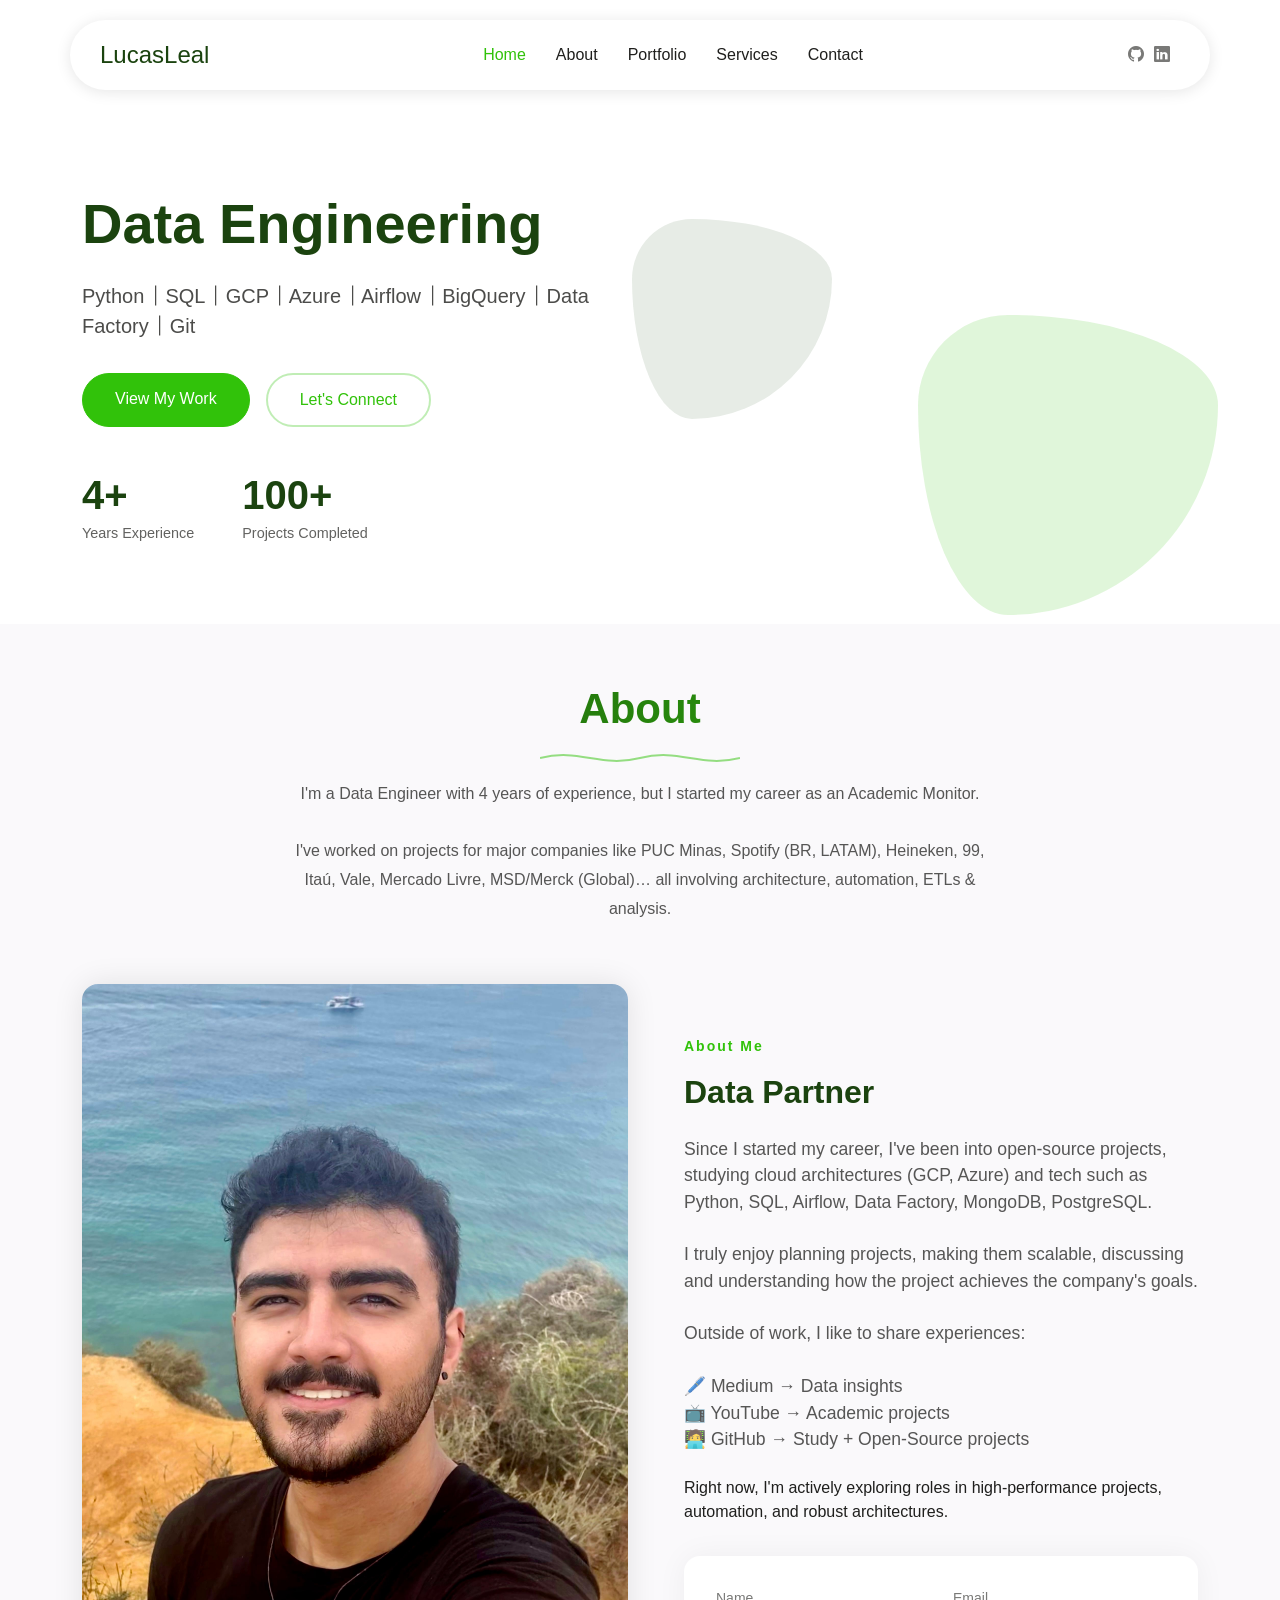
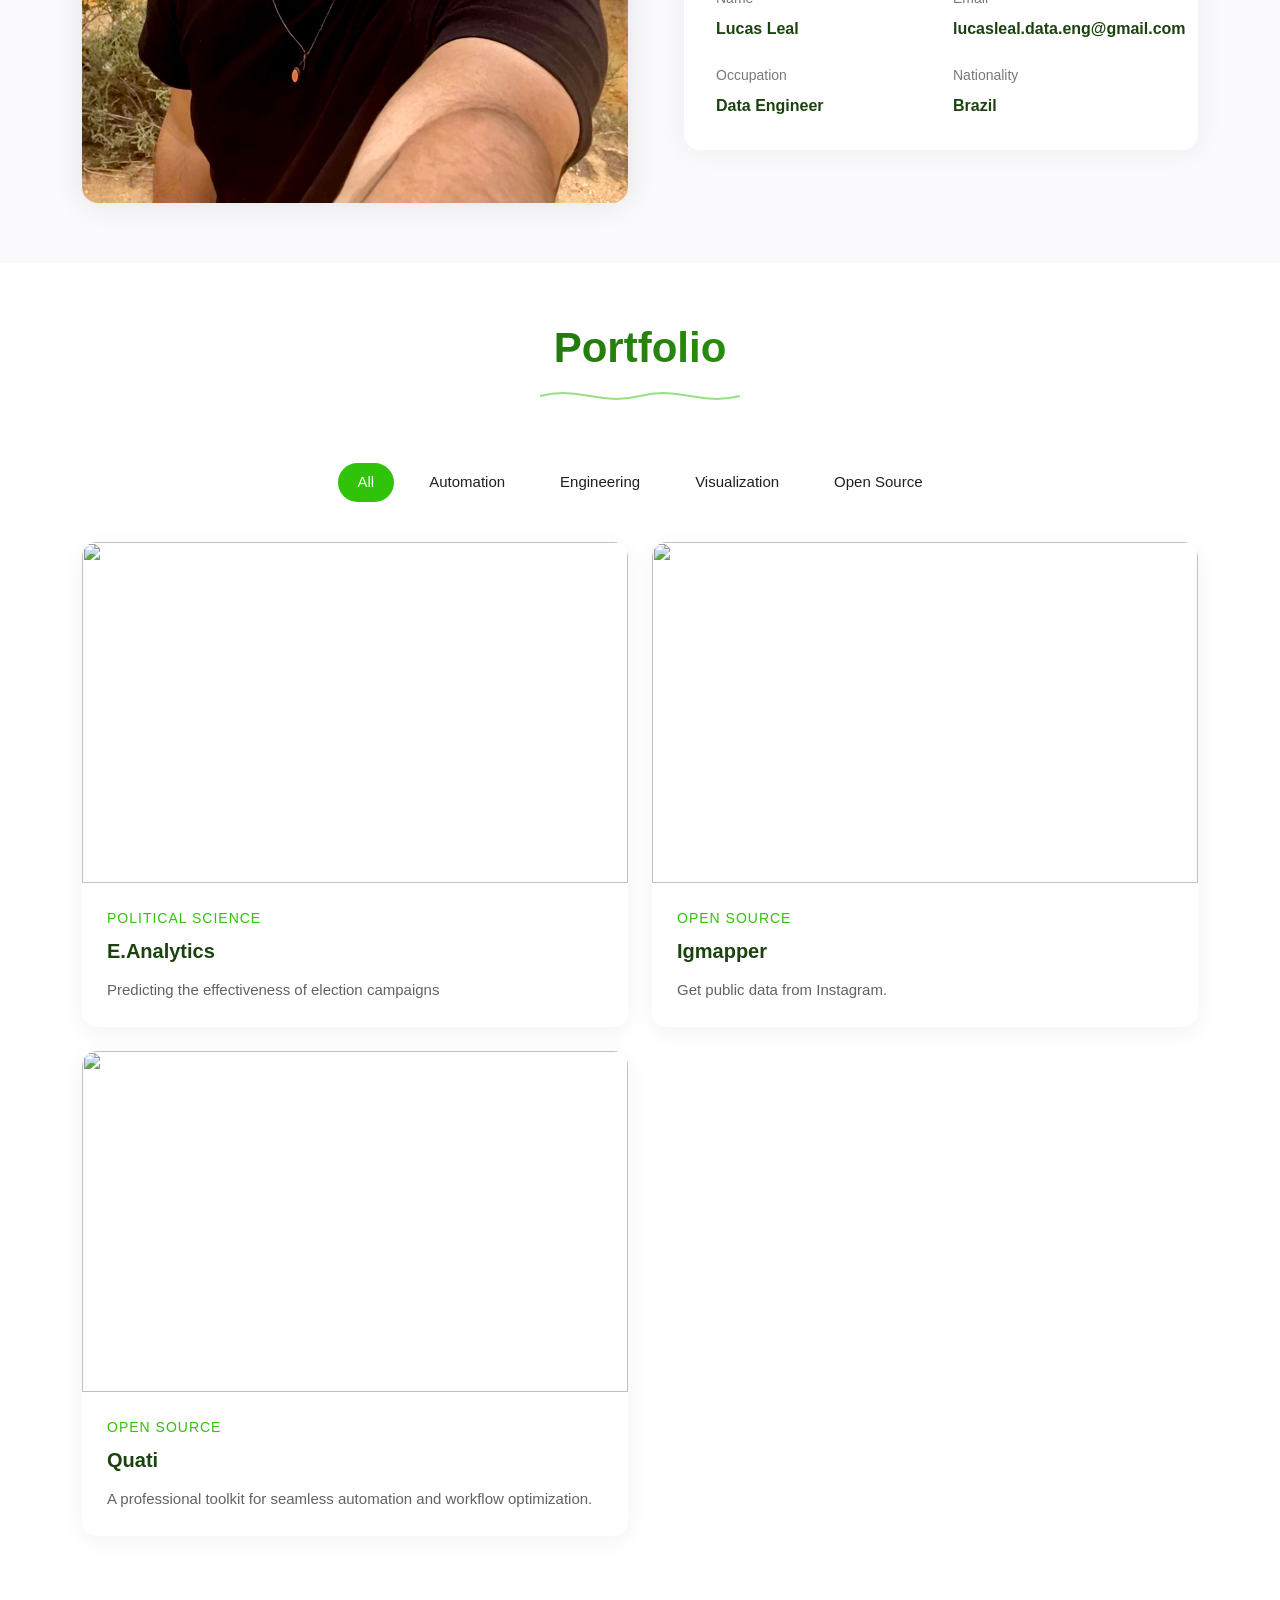
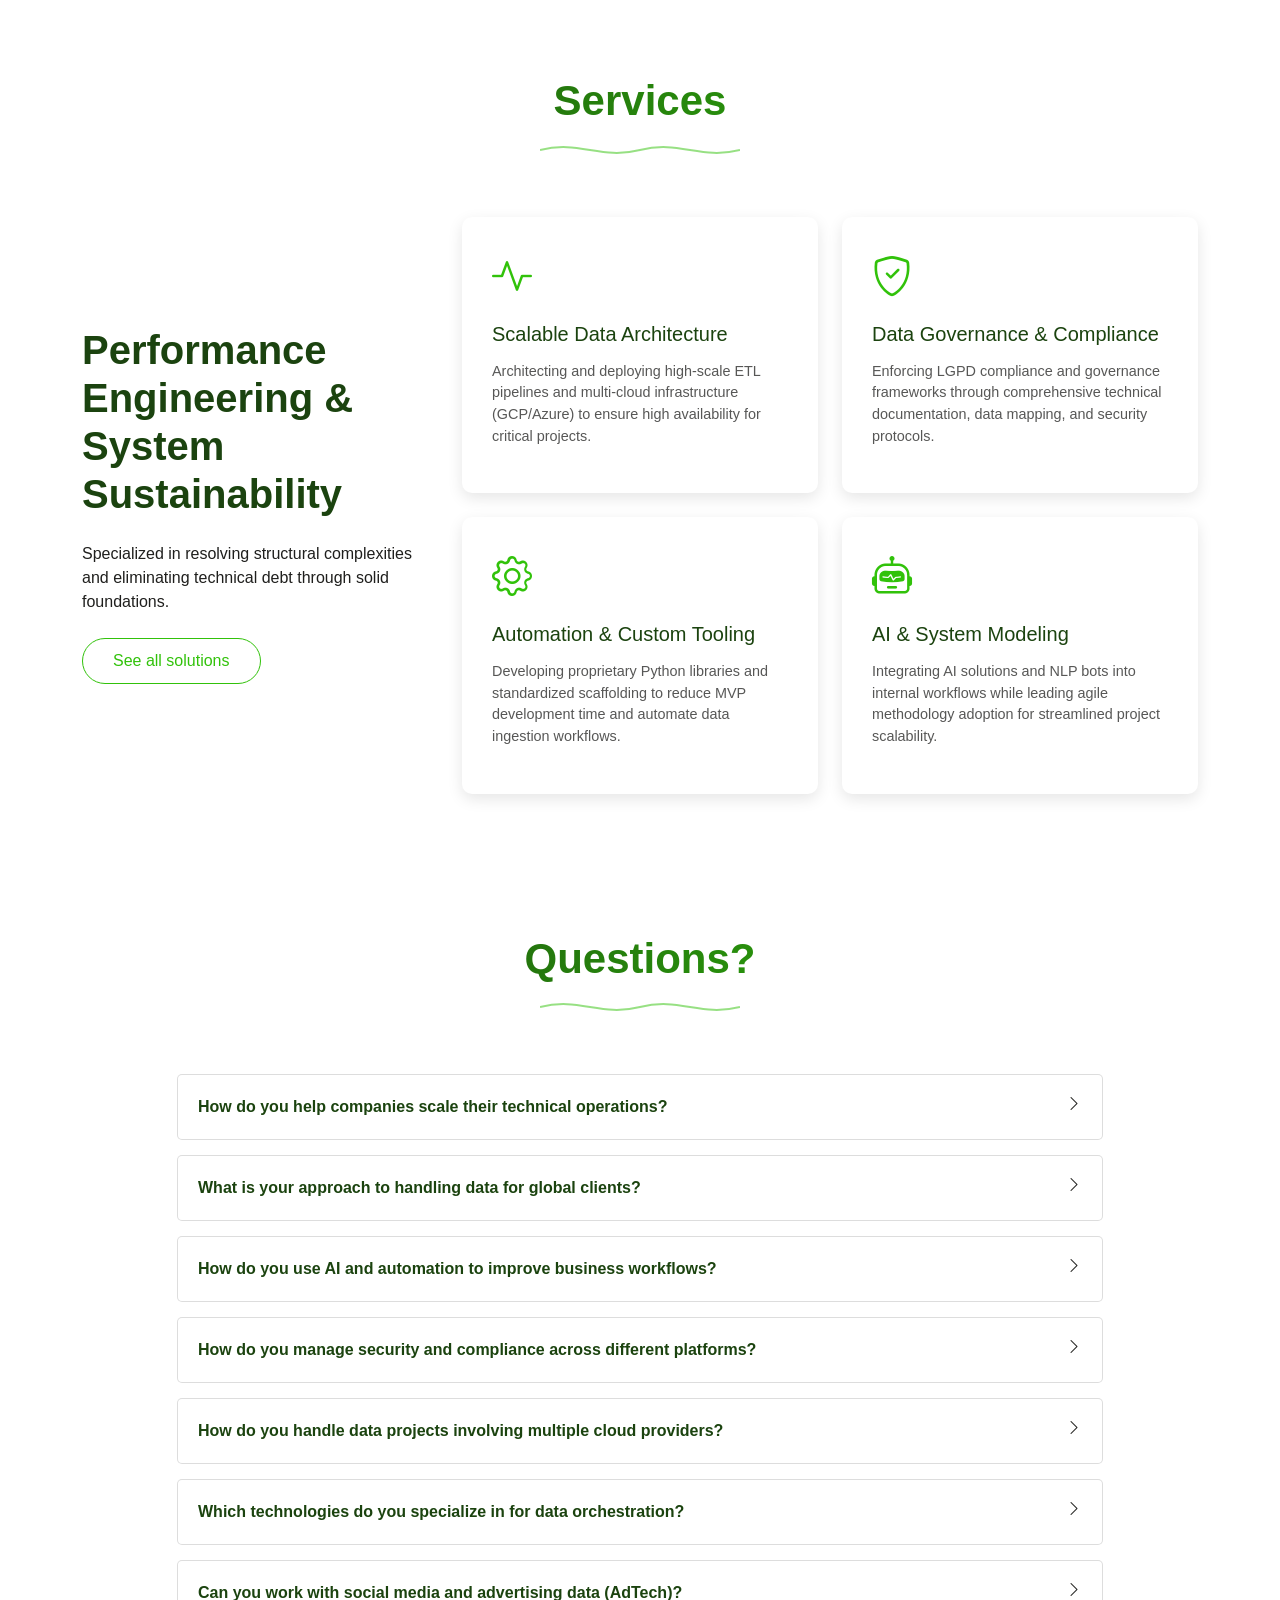
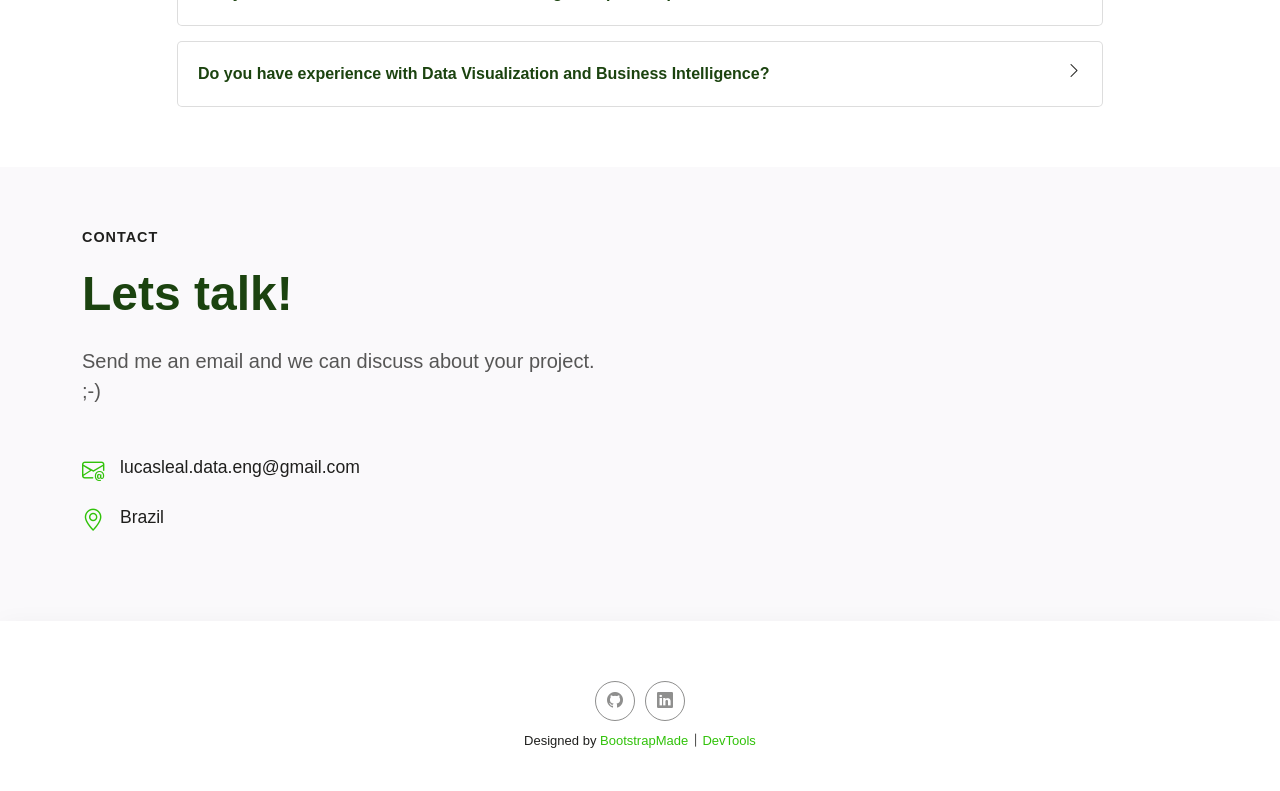
==== portfolio/index.html @ 424f572b "att" ====
<!DOCTYPE html>
<html lang="en">

<head>
  <meta charset="utf-8">
  <meta content="width=device-width, initial-scale=1.0" name="viewport">
  <title>LucasLeal • Home</title>
  <meta name="description" content="">
  <meta name="keywords" content="">

  <!-- Favicons -->
  <link href="assets/img/favicon.png" rel="icon">
  <link href="assets/img/apple-touch-icon.png" rel="apple-touch-icon">

  <!-- Fonts -->
  <link href="https://fonts.googleapis.com" rel="preconnect">
  <link href="https://fonts.gstatic.com" rel="preconnect" crossorigin>
  <link
    href="https://fonts.googleapis.com/css2?family=Roboto:ital,wght@0,100;0,300;0,400;0,500;0,700;0,900;1,100;1,300;1,400;1,500;1,700;1,900&family=Noto+Sans:ital,wght@0,100;0,200;0,300;0,400;0,500;0,600;0,700;0,800;0,900;1,100;1,200;1,300;1,400;1,500;1,600;1,700;1,800;1,900&family=Questrial:wght@400&display=swap"
    rel="stylesheet">

  <!-- Vendor CSS Files -->
  <link href="assets/vendor/bootstrap/css/bootstrap.min.css" rel="stylesheet">
  <link href="assets/vendor/bootstrap-icons/bootstrap-icons.css" rel="stylesheet">
  <link href="assets/vendor/aos/aos.css" rel="stylesheet">
  <link href="assets/vendor/glightbox/css/glightbox.min.css" rel="stylesheet">
  <link href="assets/vendor/swiper/swiper-bundle.min.css" rel="stylesheet">

  <!-- Main CSS File -->
  <link href="assets/css/main.css" rel="stylesheet">
</head>

<body class="index-page">

  <header id="header" class="header d-flex align-items-center sticky-top">
    <div
      class="header-container container-fluid container-xl position-relative d-flex align-items-center justify-content-between">

      <a href="index.html" class="logo d-flex align-items-center me-auto me-xl-0">
        <!-- Uncomment the line below if you also wish to use an image logo -->
        <!-- <img src="assets/img/logo.webp" alt=""> -->
        <h1 class="sitename">LucasLeal</h1>
      </a>

      <nav id="navmenu" class="navmenu">
        <ul>
          <li><a href="#hero" class="active">Home</a></li>
          <li><a href="#about">About</a></li>
          <!-- <li><a href="#resume">Resume</a></li> -->
          <li><a href="#portfolio">Portfolio</a></li>
          <li><a href="#services">Services</a></li>
          <!-- <li class="dropdown"><a href="#"><span>Dropdown</span> <i class="bi bi-chevron-down toggle-dropdown"></i></a>
            <ul>
              <li><a href="#">Dropdown 1</a></li>
              <li class="dropdown"><a href="#"><span>Deep Dropdown</span> <i class="bi bi-chevron-down toggle-dropdown"></i></a>
                <ul>
                  <li><a href="#">Deep Dropdown 1</a></li>
                </ul>
              </li>
            </ul>
          </li> -->
          <li><a href="#contact">Contact</a></li>
        </ul>
        <i class="mobile-nav-toggle d-xl-none bi bi-list"></i>
      </nav>

      <div class="header-social-links">
        <a href="https://github.com/lucasoal" class="github" target="_blank"><i class="bi bi-github"></i></a>
        <a href="https://linkedin.com/in/lucasoal" class="linkedin" target="_blank"><i class="bi bi-linkedin"></i></a>
      </div>

    </div>
  </header>

  <main class="main">

    <!-- Hero Section -->
    <section id="hero" class="hero section">

      <div class="container" data-aos="fade-up" data-aos-delay="100">

        <div class="row align-items-center content">
          <div class="col-lg-6" data-aos="fade-up" data-aos-delay="200">
            <h2>Data Engineering</h2>
            <p class="lead">Python ⏐ SQL ⏐ GCP ⏐ Azure ⏐ Airflow ⏐ BigQuery ⏐ Data Factory ⏐ Git</p>
            <div class="cta-buttons" data-aos="fade-up" data-aos-delay="300">
              <a href="#portfolio" class="btn btn-primary">View My Work</a>
              <a href="#contact" class="btn btn-outline">Let's Connect</a>
            </div>
            <div class="hero-stats" data-aos="fade-up" data-aos-delay="400">
              <div class="stat-item">
                <span class="stat-number">4+</span>
                <span class="stat-label">Years Experience</span>
              </div>
              <div class="stat-item">
                <span class="stat-number">100+</span>
                <span class="stat-label">Projects Completed</span>
              </div>
            </div>
          </div>
          <div class="col-lg-6">
            <div class="hero-image">
              <!-- <img src="..." alt="Portfolio Hero Image" class="img-fluid" data-aos="zoom-out" data-aos-delay="300"> -->
              <div class="shape-1"></div>
              <div class="shape-2"></div>
            </div>
          </div>
        </div>

      </div>

    </section><!-- /Hero Section -->

    <!-- About Section -->
    <section id="about" class="about section light-background">

      <!-- Section Title -->
      <div class="container section-title" data-aos="fade-up">
        <h2>About</h2>
        <div class="title-shape">
          <svg viewBox="0 0 200 20" xmlns="http://www.w3.org/2000/svg">
            <path d="M 0,10 C 40,0 60,20 100,10 C 140,0 160,20 200,10" fill="none" stroke="currentColor"
              stroke-width="2"></path>
          </svg>
        </div>
        <p>
          I'm a Data Engineer with 4 years of experience, but I started my career as an Academic Monitor. <br><br>
          I've worked on projects for major companies like PUC Minas, Spotify (BR, LATAM), Heineken, 99, Itaú, Vale,
          Mercado Livre, MSD/Merck (Global)… all involving architecture, automation, ETLs & analysis.
        </p>
      </div><!-- End Section Title -->

      <div class="container" data-aos="fade-up" data-aos-delay="100">

        <div class="row align-items-center">
          <div class="col-lg-6 position-relative" data-aos="fade-right" data-aos-delay="200">
            <div class="about-image">
              <img src="assets/img/about/me.jpg" alt="Profile Image" class="img-fluid rounded-4">
            </div>
          </div>

          <div class="col-lg-6" data-aos="fade-left" data-aos-delay="300">
            <div class="about-content">
              <span class="subtitle">About Me</span>

              <!-- <h2>Data Engineer &amp; Architect</h2> -->
              <h2>Data Partner</h2>

              <p class="lead mb-4">Since I started my career, I've been into open-source projects, studying cloud
                architectures (GCP, Azure) and tech such as Python, SQL, Airflow, Data Factory, MongoDB, PostgreSQL.
                <br><br>
                I truly enjoy planning projects, making them scalable, discussing and understanding how the project
                achieves the company's goals.
                <br><br>
                Outside of work, I like to share experiences:
                <br><br>
                🖊️ Medium → Data insights <br>
                📺 YouTube → Academic projects<br>
                🧑‍💻 GitHub → Study + Open-Source projects
              </p>

              <p class="mb-4">Right now, I'm actively exploring roles in high-performance projects, automation, and
                robust architectures.</p>

              <div class="personal-info">
                <div class="row g-4">
                  <div class="col-6">
                    <div class="info-item">
                      <span class="label">Name</span>
                      <span class="value">Lucas Leal</span>
                    </div>
                  </div>

                  <div class="col-6">
                    <div class="info-item">
                      <span class="label">Email</span>
                      <span class="value">lucasleal.data.eng@gmail.com</span>
                    </div>
                  </div>

                  <div class="col-6">
                    <div class="info-item">
                      <span class="label">Occupation</span>
                      <span class="value">Data Engineer</span>
                    </div>
                  </div>

                  <div class="col-6">
                    <div class="info-item">
                      <span class="label">Nationality</span>
                      <span class="value">Brazil</span>
                    </div>
                  </div>
                </div>
              </div>

              <!-- 
                <div class="signature mt-4"><div class="signature-image"><img src="..." alt="" class="img-fluid"></div>
                <div class="signature-info"><h4>Lucas Leal</h4><p>Adipiscing Elit, Lorem Ipsum</p></div>
              </div> -->
            </div>
          </div>
        </div>

      </div>

    </section><!-- /About Section -->

    <!-- Skills Section -->
    <!-- <section id="skills" class="skills section">
      <div class="container" data-aos="fade-up" data-aos-delay="100">
        <div class="row g-4 skills-animation">
          <div class="col-md-6 col-lg-3" data-aos="fade-up" data-aos-delay="100">
            <div class="skill-box">
              <h3>Python</h3>
              <span class="text-end d-block">90%</span>
              <div class="progress">
                <div class="progress-bar" role="progressbar" aria-valuenow="90" aria-valuemin="0" aria-valuemax="100">
                </div>
              </div>
            </div>
          </div>
        </div>
      </div>
    </section> -->


    </section>

    <!-- Portfolio Section -->
    <section id="portfolio" class="portfolio section">

      <!-- Section Title -->
      <div class="container section-title" data-aos="fade-up">
        <h2>Portfolio</h2>
        <div class="title-shape">
          <svg viewBox="0 0 200 20" xmlns="http://www.w3.org/2000/svg">
            <path d="M 0,10 C 40,0 60,20 100,10 C 140,0 160,20 200,10" fill="none" stroke="currentColor"
              stroke-width="2"></path>
          </svg>
        </div>
      </div><!-- End Section Title -->

      <div class="container" data-aos="fade-up" data-aos-delay="100">

        <div class="isotope-layout" data-default-filter="*" data-layout="masonry" data-sort="original-order">

          <div class="portfolio-filters-container" data-aos="fade-up" data-aos-delay="200">
            <ul class="portfolio-filters isotope-filters">
              <li data-filter="*" class="filter-active">All</li>
              <li data-filter=".filter-auto">Automation</li>
              <li data-filter=".filter-eng">Engineering</li>
              <li data-filter=".filter-viz">Visualization</li>
              <li data-filter=".filter-opensource">Open Source</li>
            </ul>
          </div>

          <div class="row g-4 isotope-container" data-aos="fade-up" data-aos-delay="300">

            <div class="col-lg-6 col-md-6 portfolio-item isotope-item filter-eng filter-viz filter-auto">
              <div class="portfolio-card">
                <div class="portfolio-image">
                  <img src="https://raw.githubusercontent.com/puc-cc-tcc/.github/refs/heads/main/assets/page-1.png"
                    class="img-fluid" alt="" loading="lazy">
                  <div class="portfolio-overlay">
                    <div class="portfolio-actions">
                      <!-- <a href="..." class="glightbox preview-link" data-gallery="portfolio-gallery-graphics"><i class="bi bi-eye"></i></a> -->
                      <a href="https://puc-cc-tcc.github.io/view" target="_blank" class="details-link">
                        <i class="bi bi-arrow-right"></i>
                      </a>
                    </div>
                  </div>
                </div>
                <div class="portfolio-content">
                  <span class="category">Political Science</span>
                  <h3>E.Analytics</h3>
                  <p>Predicting the effectiveness of election campaigns</p>
                </div>
              </div>
            </div><!-- End Portfolio Item -->

            <div class="col-lg-6 col-md-6 portfolio-item isotope-item filter-opensource">
              <div class="portfolio-card">
                <div class="portfolio-image">
                  <img src="https://raw.githubusercontent.com/lucasoal/igmapper/refs/heads/main/assets/igmapper.png"
                    class="img-fluid" alt="" loading="lazy">
                  <div class="portfolio-overlay">
                    <div class="portfolio-actions">
                      <!-- <a href="..." class="glightbox preview-link" data-gallery="portfolio-gallery-graphics"><i class="bi bi-eye"></i></a> -->
                      <a href="https://pypi.org/project/igmapper" target="_blank" class="details-link">
                        <i class="bi bi-arrow-right"></i>
                      </a>
                    </div>
                  </div>
                </div>
                <div class="portfolio-content">
                  <span class="category">Open Source</span>
                  <h3>Igmapper</h3>
                  <p>Get public data from Instagram.</p>
                </div>
              </div>
            </div><!-- End Portfolio Item -->

            <div class="col-lg-6 col-md-6 portfolio-item isotope-item filter-opensource filter-eng">
              <div class="portfolio-card">
                <div class="portfolio-image">
                  <img src="https://raw.githubusercontent.com/quati-dev/quati/refs/heads/main/assets/quati.png"
                    class="img-fluid" alt="" loading="lazy">
                  <div class="portfolio-overlay">
                    <div class="portfolio-actions">
                      <!-- <a href="..." class="glightbox preview-link" data-gallery="portfolio-gallery-graphics"><i class="bi bi-eye"></i></a> -->
                      <a href="https://pypi.org/project/quati" target="_blank" class="details-link">
                        <i class="bi bi-arrow-right"></i></a>
                    </div>
                  </div>
                </div>
                <div class="portfolio-content">
                  <span class="category">Open Source</span>
                  <h3>Quati</h3>
                  <p>A professional toolkit for seamless automation and workflow optimization.</p>
                </div>
              </div>
            </div><!-- End Portfolio Item -->

          </div><!-- End Portfolio Container -->
        </div>
      </div>
    </section>

    <!-- Services Section -->
    <section id="services" class="services section">

      <!-- Section Title -->
      <div class="container section-title" data-aos="fade-up">
        <h2>Services</h2>
        <div class="title-shape">
          <svg viewBox="0 0 200 20" xmlns="http://www.w3.org/2000/svg">
            <path d="M 0,10 C 40,0 60,20 100,10 C 140,0 160,20 200,10" fill="none" stroke="currentColor"
              stroke-width="2"></path>
          </svg>
        </div>
      </div><!-- End Section Title -->

      <div class="container" data-aos="fade-up" data-aos-delay="100">

        <div class="row align-items-center">
          <div class="col-lg-4 mb-5 mb-lg-0">
            <h2 class="fw-bold mb-4 servies-title">Performance Engineering & System Sustainability</h2>
            <p class="mb-4">Specialized in resolving structural complexities and eliminating technical debt through
              solid foundations.</p>
            <a href="#" class="btn btn-outline-primary">See all solutions</a>
          </div>
          <div class="col-lg-8">
            <div class="row g-4">

              <div class="col-md-6" data-aos="fade-up" data-aos-delay="200">
                <div class="service-item">
                  <i class="bi bi-activity icon"></i>
                  <h3><a href="service-details.html">Scalable Data Architecture</a></h3>
                  <p>Architecting and deploying high-scale ETL pipelines and multi-cloud infrastructure (GCP/Azure) to
                    ensure high availability for critical projects.</p>
                </div>
              </div><!-- End Service Item -->

              <div class="col-md-6" data-aos="fade-up" data-aos-delay="300">
                <div class="service-item">
                  <i class="bi bi-shield-check icon"></i>
                  <h3><a href="service-details.html">Data Governance & Compliance</a></h3>
                  <p>Enforcing LGPD compliance and governance frameworks through comprehensive technical documentation,
                    data mapping, and security protocols.</p>
                </div>
              </div><!-- End Service Item -->

              <div class="col-md-6" data-aos="fade-up" data-aos-delay="400">
                <div class="service-item">
                  <i class="bi bi-gear icon"></i>
                  <h3><a href="service-details.html">Automation & Custom Tooling</a></h3>
                  <p>Developing proprietary Python libraries and standardized scaffolding to reduce MVP development time
                    and automate data ingestion workflows.</p>
                </div>
              </div><!-- End Service Item -->

              <div class="col-md-6" data-aos="fade-up" data-aos-delay="500">
                <div class="service-item">
                  <i class="bi bi-robot icon"></i>
                  <h3><a href="service-details.html">AI & System Modeling</a></h3>
                  <p>Integrating AI solutions and NLP bots into internal workflows while leading agile methodology
                    adoption for streamlined project scalability.</p>
                </div>
              </div><!-- End Service Item -->

            </div>
          </div>
        </div>

      </div>

    </section><!-- /Services Section -->

    <!-- Faq Section -->
    <section id="faq" class="faq section">

      <!-- Section Title -->
      <div class="container section-title" data-aos="fade-up">
        <h2>Questions?</h2>
        <div class="title-shape">
          <svg viewBox="0 0 200 20" xmlns="http://www.w3.org/2000/svg">
            <path d="M 0,10 C 40,0 60,20 100,10 C 140,0 160,20 200,10" fill="none" stroke="currentColor"
              stroke-width="2"></path>
          </svg>
        </div>
      </div><!-- End Section Title -->

      <div class="container">

        <div class="row justify-content-center">

          <div class="col-lg-10" data-aos="fade-up" data-aos-delay="100">

            <div class="faq-container">

              <div class="faq-item">
                <h3>How do you help companies scale their technical operations?</h3>
                <div class="faq-content">
                  <p>I establish engineering departments from the ground up and implement scalable architectures. By
                    developing internal libraries and standardizing code, I reduce development time and
                    streamline the onboarding of new technical staff.</p>
                </div>
                <i class="faq-toggle bi bi-chevron-right"></i>
              </div>
              <div class="faq-item">
                <h3>What is your approach to handling data for global clients?</h3>
                <div class="faq-content">
                  <p>I architect high-scale ETL pipelines to automate data ingestion and analysis for major global
                    brands like Spotify and Heineken. To maintain reliability, I build 24/7 monitoring
                    ecosystems that ensure high availability and minimize maintenance hours for critical projects.</p>
                </div>
                <i class="faq-toggle bi bi-chevron-right"></i>
              </div>
              <div class="faq-item">
                <h3>How do you use AI and automation to improve business workflows?</h3>
                <div class="faq-content">
                  <p>I integrate AI solutions and NLP bots into existing workflows to automate customer service and data
                    queries. I also develop specialized toolkits, such as QUATI, to automate repetitive
                    engineering tasks and accelerate the delivery of data solutions.</p>
                </div>
                <i class="faq-toggle bi bi-chevron-right"></i>
              </div>
              <div class="faq-item">
                <h3>How do you manage security and compliance across different platforms?</h3>
                <div class="faq-content">
                  <p>I manage multi-cloud infrastructure while enforcing strict information security policies.
                    This includes ensuring compliance with data protection laws like LGPD through technical
                    documentation, data mapping, and security protocols.</p>
                </div>
                <i class="faq-toggle bi bi-chevron-right"></i>
              </div>
              <div class="faq-item">
                <h3>How do you handle data projects involving multiple cloud providers?</h3>
                <div class="faq-content">
                  <p>I have extensive experience managing multi-cloud infrastructure, specifically GCP and Azure. I
                    implement standardization policies across these environments to ensure consistency,
                    information security, and seamless data integration.</p>
                </div>
                <i class="faq-toggle bi bi-chevron-right"></i>
              </div>
              <div class="faq-item">
                <h3>Which technologies do you specialize in for data orchestration?</h3>
                <div class="faq-content">
                  <p>I specialize in using Airflow and Python to orchestrate complex data workflows. My
                    expertise includes managing databases like BigQuery, SQL Server, and Oracle, ensuring efficient data
                    lifecycles and robust DataOps practices.</p>
                </div>
                <i class="faq-toggle bi bi-chevron-right"></i>
              </div>
              <div class="faq-item">
                <h3>Can you work with social media and advertising data (AdTech)?</h3>
                <div class="faq-content">
                  <p>Absolutely. I have built ETL pipelines to automate data ingestion from platforms like Facebook,
                    Instagram, TikTok, and Twitter. My work often involves competitive analysis and
                    performance insights for brands operating in the digital space.</p>
                </div>
                <i class="faq-toggle bi bi-chevron-right"></i>
              </div>
              <div class="faq-item">
                <h3>Do you have experience with Data Visualization and Business Intelligence?</h3>
                <div class="faq-content">
                  <p>Yes, I develop comprehensive DataViz solutions using Microsoft Power BI and Looker Studio.
                    I also engineer health monitors and 24/7 monitoring ecosystems to ensure that BI dashboards remain
                    accurate and highly available for stakeholders.</p>
                </div>
                <i class="faq-toggle bi bi-chevron-right"></i>
              </div>
            </div>
          </div><!-- End Faq Column-->
        </div>
      </div>

    </section><!-- /Faq Section -->

    <!-- Contact Section -->
    <section id="contact" class="contact section light-background">

      <div class="container" data-aos="fade-up" data-aos-delay="100">

        <div class="row g-5">
          <div class="col-lg-6">
            <div class="content" data-aos="fade-up" data-aos-delay="200">
              <div class="section-category mb-3">Contact</div>
              <h2 class="display-5 mb-4">Lets talk!</h2>
              <p class="lead mb-4">Send me an email and we can discuss about your project. ;-)</p>

              <div class="contact-info mt-5">
                <div class="info-item d-flex mb-3">
                  <i class="bi bi-envelope-at me-3"></i>
                  <span>lucasleal.data.eng@gmail.com</span>
                </div>

                <!-- <div class="info-item d-flex mb-3"> <i class="bi bi-telephone me-3"></i> <span>+1 5589 55488 558</span> </div> -->

                <div class="info-item d-flex mb-4">
                  <i class="bi bi-geo-alt me-3"></i>
                  <span>Brazil</span>
                </div>

                <!-- <a href="#" class="map-link d-inline-flex align-items-center">
                  Open Map
                  <i class="bi bi-arrow-right ms-2"></i> -->
                </a>
              </div>
            </div>
          </div>
        </div>
      </div>
    </section><!-- /Contact Section -->
  </main>

  <footer id="footer" class="footer">

    <div class="container">
      <div class="social-links d-flex justify-content-center">
        <a href="https://github.com/lucasoal" target="_blank"><i class="bi bi-github"></i></a>
        <a href="https://linkedin.com/in/lucasoal" target="_blank"><i class="bi bi-linkedin"></i></a>
      </div>
      <div class="credits">
        <!-- All the links in the footer should remain intact. -->
        <!-- You can delete the links only if you've purchased the pro version. -->
        <!-- Licensing information: https://bootstrapmade.com/license/ -->
        <!-- Purchase the pro version with working PHP/AJAX contact form: [buy-url] -->
        Designed by <a href="https://bootstrapmade.com/">BootstrapMade</a> ⏐ <a
          href="https://bootstrapmade.com/tools/">DevTools</a>
      </div>
    </div>

  </footer>

  <!-- Scroll Top -->
  <a href="#" id="scroll-top" class="scroll-top d-flex align-items-center justify-content-center"><i
      class="bi bi-arrow-up-short"></i></a>

  <!-- Vendor JS Files -->
  <script src="assets/vendor/bootstrap/js/bootstrap.bundle.min.js"></script>
  <script src="assets/vendor/php-email-form/validate.js"></script>
  <script src="assets/vendor/aos/aos.js"></script>
  <script src="assets/vendor/waypoints/noframework.waypoints.js"></script>
  <script src="assets/vendor/glightbox/js/glightbox.min.js"></script>
  <script src="assets/vendor/imagesloaded/imagesloaded.pkgd.min.js"></script>
  <script src="assets/vendor/isotope-layout/isotope.pkgd.min.js"></script>
  <script src="assets/vendor/swiper/swiper-bundle.min.js"></script>

  <!-- Main JS File -->
  <script src="assets/js/main.js"></script>

</body>

</html>
---- portfolio/assets/css/main.css ----
/**
* Template Name: LucasLeal
* Template URL: https://bootstrapmade.com/easyfolio-bootstrap-portfolio-template/
* Updated: Feb 21 2025 with Bootstrap v5.3.3
* Author: BootstrapMade.com
* License: https://bootstrapmade.com/license/
*/

/*--------------------------------------------------------------
# Font & Color Variables
# Help: https://bootstrapmade.com/color-system/
--------------------------------------------------------------*/
/* Fonts */
:root {
  --default-font: "Helvetica", "Roboto",  system-ui, -apple-system, "Segoe UI", Roboto, Arial, "Noto Sans", "Liberation Sans", sans-serif, "Apple Color Emoji", "Segoe UI Emoji", "Segoe UI Symbol", "Noto Color Emoji";
  --heading-font: "Helvetica", "Questrial",  sans-serif;
  --nav-font: "Helvetica", "Noto Sans",  sans-serif;
}

/* Global Colors - The following color variables are used throughout the website. Updating them here will change the color scheme of the entire website */
:root { 
  --background-color: #ffffff; /* Background color for the entire website, including individual sections */
  --default-color: #1f1f1d; /* Default color used for the majority of the text content across the entire website */
  --heading-color: #1b430f; /* Color for headings, subheadings and title throughout the website */
  --accent-color: #31c20a; /* Accent color that represents your brand on the website. It's used for buttons, links, and other elements that need to stand out */
  --surface-color: #ffffff; /* The surface color is used as a background of boxed elements within sections, such as cards, icon boxes, or other elements that require a visual separation from the global background. */
  --contrast-color: #ffffff; /* Contrast color for text, ensuring readability against backgrounds of accent, heading, or default colors. */
}

/* Nav Menu Colors - The following color variables are used specifically for the navigation menu. They are separate from the global colors to allow for more customization options */
:root {
  --nav-color: #1f1f1d;  /* The default color of the main navmenu links */
  --nav-hover-color: #31c20a; /* Applied to main navmenu links when they are hovered over or active */
  --nav-mobile-background-color: #ffffff; /* Used as the background color for mobile navigation menu */
  --nav-dropdown-background-color: #ffffff; /* Used as the background color for dropdown items that appear when hovering over primary navigation items */
  --nav-dropdown-color: #1f1f1d; /* Used for navigation links of the dropdown items in the navigation menu. */
  --nav-dropdown-hover-color: #31c20a; /* Similar to --nav-hover-color, this color is applied to dropdown navigation links when they are hovered over. */
}

/* Color Presets - These classes override global colors when applied to any section or element, providing reuse of the sam color scheme. */

.light-background {
  --background-color: #faf9fb;
  --surface-color: #ffffff;
}

.dark-background {
  --background-color: #060606;
  --default-color: #ffffff;
  --heading-color: #ffffff;
  --surface-color: #252525;
  --contrast-color: #ffffff;
}

/* Smooth scroll */
:root {
  scroll-behavior: smooth;
}

/*--------------------------------------------------------------
# General Styling & Shared Classes
--------------------------------------------------------------*/
body {
  color: var(--default-color);
  background-color: var(--background-color);
  font-family: var(--default-font);
}

a {
  color: var(--accent-color);
  text-decoration: none;
  transition: 0.3s;
}

a:hover {
  color: color-mix(in srgb, var(--accent-color), transparent 25%);
  text-decoration: none;
}

h1,
h2,
h3,
h4,
h5,
h6 {
  color: var(--heading-color);
  font-family: var(--heading-font);
}

/* PHP Email Form Messages
------------------------------*/
.php-email-form .error-message {
  display: none;
  background: #df1529;
  color: #ffffff;
  text-align: left;
  padding: 15px;
  margin-bottom: 24px;
  font-weight: 600;
}

.php-email-form .sent-message {
  display: none;
  color: #ffffff;
  background: #059652;
  text-align: center;
  padding: 15px;
  margin-bottom: 24px;
  font-weight: 600;
}

.php-email-form .loading {
  display: none;
  background: var(--surface-color);
  text-align: center;
  padding: 15px;
  margin-bottom: 24px;
}

.php-email-form .loading:before {
  content: "";
  display: inline-block;
  border-radius: 50%;
  width: 24px;
  height: 24px;
  margin: 0 10px -6px 0;
  border: 3px solid var(--accent-color);
  border-top-color: var(--surface-color);
  animation: php-email-form-loading 1s linear infinite;
}

@keyframes php-email-form-loading {
  0% {
    transform: rotate(0deg);
  }

  100% {
    transform: rotate(360deg);
  }
}

/*--------------------------------------------------------------
# Global Header
--------------------------------------------------------------*/
.header {
  color: var(--default-color);
  background-color: var(--background-color);
  padding: 20px 0;
  transition: all 0.5s;
  z-index: 997;
}

.header .header-container {
  background: var(--surface-color);
  border-radius: 50px;
  padding: 5px 25px;
  box-shadow: 0px 2px 15px rgba(0, 0, 0, 0.1);
}

.header .logo {
  line-height: 1;
}

.header .logo img {
  max-height: 36px;
  margin-right: 8px;
}

.header .logo h1 {
  font-size: 24px;
  margin: 0;
  padding-left: 5px;
  font-weight: 500;
  color: var(--heading-color);
}

.header .header-social-links {
  padding-right: 15px;
}

.header .header-social-links a {
  color: color-mix(in srgb, var(--default-color), transparent 40%);
  padding-left: 6px;
  display: inline-block;
  transition: 0.3s;
  font-size: 16px;
}

.header .header-social-links a:hover {
  color: var(--accent-color);
}

.header .header-social-links a i {
  line-height: 0px;
}

@media (max-width: 1200px) {
  .header {
    padding-top: 10px;
  }

  .header .header-container {
    margin-left: 10px;
    margin-right: 10px;
    padding: 10px 5px 10px 15px;
  }

  .header .logo {
    order: 1;
  }

  .header .header-social-links {
    order: 2;
  }

  .header .navmenu {
    order: 3;
  }
}

/*--------------------------------------------------------------
# Navigation Menu
--------------------------------------------------------------*/
/* Navmenu - Desktop */
@media (min-width: 1200px) {
  .navmenu {
    padding: 0;
  }

  .navmenu ul {
    margin: 0;
    padding: 0;
    display: flex;
    list-style: none;
    align-items: center;
  }

  .navmenu li {
    position: relative;
  }

  .navmenu a,
  .navmenu a:focus {
    color: var(--nav-color);
    padding: 18px 15px;
    font-size: 16px;
    font-family: var(--nav-font);
    font-weight: 400;
    display: flex;
    align-items: center;
    justify-content: space-between;
    white-space: nowrap;
    transition: 0.3s;
  }

  .navmenu a i,
  .navmenu a:focus i {
    font-size: 12px;
    line-height: 0;
    margin-left: 5px;
    transition: 0.3s;
  }

  .navmenu li:last-child a {
    padding-right: 0;
  }

  .navmenu li:hover>a,
  .navmenu .active,
  .navmenu .active:focus {
    color: var(--nav-hover-color);
  }

  .navmenu .dropdown ul {
    margin: 0;
    padding: 10px 0;
    background: var(--nav-dropdown-background-color);
    display: block;
    position: absolute;
    visibility: hidden;
    left: 14px;
    top: 130%;
    opacity: 0;
    transition: 0.3s;
    border-radius: 4px;
    z-index: 99;
    box-shadow: 0px 0px 30px rgba(0, 0, 0, 0.1);
  }

  .navmenu .dropdown ul li {
    min-width: 200px;
  }

  .navmenu .dropdown ul a {
    padding: 10px 20px;
    font-size: 15px;
    text-transform: none;
    color: var(--nav-dropdown-color);
  }

  .navmenu .dropdown ul a i {
    font-size: 12px;
  }

  .navmenu .dropdown ul a:hover,
  .navmenu .dropdown ul .active:hover,
  .navmenu .dropdown ul li:hover>a {
    color: var(--nav-dropdown-hover-color);
  }

  .navmenu .dropdown:hover>ul {
    opacity: 1;
    top: 100%;
    visibility: visible;
  }

  .navmenu .dropdown .dropdown ul {
    top: 0;
    left: -90%;
    visibility: hidden;
  }

  .navmenu .dropdown .dropdown:hover>ul {
    opacity: 1;
    top: 0;
    left: -100%;
    visibility: visible;
  }
}

/* Navmenu - Mobile */
@media (max-width: 1199px) {
  .mobile-nav-toggle {
    color: var(--nav-color);
    font-size: 28px;
    line-height: 0;
    margin-right: 10px;
    cursor: pointer;
    transition: color 0.3s;
  }

  .navmenu {
    padding: 0;
    z-index: 9997;
  }

  .navmenu ul {
    display: none;
    list-style: none;
    position: absolute;
    inset: 60px 20px 20px 20px;
    padding: 10px 0;
    margin: 0;
    border-radius: 6px;
    background-color: var(--nav-mobile-background-color);
    overflow-y: auto;
    transition: 0.3s;
    z-index: 9998;
    box-shadow: 0px 0px 30px rgba(0, 0, 0, 0.1);
  }

  .navmenu a,
  .navmenu a:focus {
    color: var(--nav-dropdown-color);
    padding: 10px 20px;
    font-family: var(--nav-font);
    font-size: 17px;
    font-weight: 500;
    display: flex;
    align-items: center;
    justify-content: space-between;
    white-space: nowrap;
    transition: 0.3s;
  }

  .navmenu a i,
  .navmenu a:focus i {
    font-size: 12px;
    line-height: 0;
    margin-left: 5px;
    width: 30px;
    height: 30px;
    display: flex;
    align-items: center;
    justify-content: center;
    border-radius: 50%;
    transition: 0.3s;
    background-color: color-mix(in srgb, var(--accent-color), transparent 90%);
  }

  .navmenu a i:hover,
  .navmenu a:focus i:hover {
    background-color: var(--accent-color);
    color: var(--contrast-color);
  }

  .navmenu a:hover,
  .navmenu .active,
  .navmenu .active:focus {
    color: var(--nav-dropdown-hover-color);
  }

  .navmenu .active i,
  .navmenu .active:focus i {
    background-color: var(--accent-color);
    color: var(--contrast-color);
    transform: rotate(180deg);
  }

  .navmenu .dropdown ul {
    position: static;
    display: none;
    z-index: 99;
    padding: 10px 0;
    margin: 10px 20px;
    background-color: var(--nav-dropdown-background-color);
    border: 1px solid color-mix(in srgb, var(--default-color), transparent 90%);
    box-shadow: none;
    transition: all 0.5s ease-in-out;
  }

  .navmenu .dropdown ul ul {
    background-color: rgba(33, 37, 41, 0.1);
  }

  .navmenu .dropdown>.dropdown-active {
    display: block;
    background-color: rgba(33, 37, 41, 0.03);
  }

  .mobile-nav-active {
    overflow: hidden;
  }

  .mobile-nav-active .mobile-nav-toggle {
    color: #fff;
    position: absolute;
    font-size: 32px;
    top: 15px;
    right: 15px;
    margin-right: 0;
    z-index: 9999;
  }

  .mobile-nav-active .navmenu {
    position: fixed;
    overflow: hidden;
    inset: 0;
    background: rgba(33, 37, 41, 0.8);
    transition: 0.3s;
  }

  .mobile-nav-active .navmenu>ul {
    display: block;
  }
}

/*--------------------------------------------------------------
# Global Footer
--------------------------------------------------------------*/
.footer {
  color: var(--default-color);
  background-color: var(--background-color);
  font-size: 14px;
  padding: 40px 0;
  position: relative;
  box-shadow: 0 5px 25px rgba(0, 0, 0, 0.05);
}

.footer .copyright p {
  margin-bottom: 0;
}

.footer .social-links {
  margin-top: 20px;
}

.footer .social-links a {
  display: flex;
  align-items: center;
  justify-content: center;
  width: 40px;
  height: 40px;
  border-radius: 50%;
  border: 1px solid color-mix(in srgb, var(--default-color), transparent 50%);
  font-size: 16px;
  color: color-mix(in srgb, var(--default-color), transparent 50%);
  margin: 0 5px;
  transition: 0.3s;
}

.footer .social-links a:hover {
  color: var(--accent-color);
  border-color: var(--accent-color);
}

.footer .credits {
  margin-top: 10px;
  font-size: 13px;
  text-align: center;
}

/*--------------------------------------------------------------
# Scroll Top Button
--------------------------------------------------------------*/
.scroll-top {
  position: fixed;
  visibility: hidden;
  opacity: 0;
  right: 15px;
  bottom: -15px;
  z-index: 99999;
  background-color: var(--accent-color);
  width: 44px;
  height: 44px;
  border-radius: 50px;
  transition: all 0.4s;
}

.scroll-top i {
  font-size: 24px;
  color: var(--contrast-color);
  line-height: 0;
}

.scroll-top:hover {
  background-color: color-mix(in srgb, var(--accent-color), transparent 20%);
  color: var(--contrast-color);
}

.scroll-top.active {
  visibility: visible;
  opacity: 1;
  bottom: 15px;
}

/*--------------------------------------------------------------
# Disable aos animation delay on mobile devices
--------------------------------------------------------------*/
@media screen and (max-width: 768px) {
  [data-aos-delay] {
    transition-delay: 0 !important;
  }
}

/*--------------------------------------------------------------
# Global Page Titles & Breadcrumbs
--------------------------------------------------------------*/
.page-title {
  text-align: center;
  padding: 20px 0;
}

.page-title .breadcrumbs {
  margin-bottom: 1.5rem;
}

.page-title .breadcrumbs .breadcrumb {
  justify-content: center;
  margin: 0;
  padding: 0;
  background: none;
}

.page-title .breadcrumbs .breadcrumb .breadcrumb-item {
  font-size: 0.9rem;
  color: color-mix(in srgb, var(--default-color), transparent 30%);
}

.page-title .breadcrumbs .breadcrumb .breadcrumb-item.active {
  color: var(--accent-color);
}

.page-title .breadcrumbs .breadcrumb .breadcrumb-item a {
  color: inherit;
  text-decoration: none;
  transition: color 0.3s ease;
}

.page-title .breadcrumbs .breadcrumb .breadcrumb-item a:hover {
  color: var(--accent-color);
}

.page-title .breadcrumbs .breadcrumb .breadcrumb-item a i {
  font-size: 0.9rem;
  margin-right: 0.2rem;
}

.page-title .breadcrumbs .breadcrumb .breadcrumb-item+.breadcrumb-item::before {
  color: color-mix(in srgb, var(--default-color), transparent 50%);
}

.page-title .title-wrapper {
  max-width: 800px;
  margin: 0 auto;
  padding: 1rem 0;
}

.page-title .title-wrapper h1 {
  font-size: 2.5rem;
  margin-bottom: 1rem;
  font-weight: 700;
  color: var(--heading-color);
}

.page-title .title-wrapper p {
  font-size: 1.1rem;
  color: color-mix(in srgb, var(--default-color), transparent 20%);
  margin: 0;
  line-height: 1.6;
}

@media (max-width: 768px) {
  .page-title .title-wrapper h1 {
    font-size: 2rem;
  }

  .page-title .title-wrapper p {
    font-size: 1rem;
  }
}

@media (max-width: 576px) {
  .page-title .title-wrapper h1 {
    font-size: 1.75rem;
  }
}

/*--------------------------------------------------------------
# Global Sections
--------------------------------------------------------------*/
section,
.section {
  color: var(--default-color);
  background-color: var(--background-color);
  padding: 60px 0;
  scroll-margin-top: 90px;
  overflow: clip;
}

@media (max-width: 1199px) {

  section,
  .section {
    scroll-margin-top: 66px;
  }
}

/*--------------------------------------------------------------
# Global Section Titles
--------------------------------------------------------------*/
.section-title {
  text-align: center;
  padding-bottom: 60px;
  position: relative;
}

.section-title h2 {
  font-size: 42px;
  font-weight: 700;
  margin-bottom: 10px;
  background: linear-gradient(120deg, var(--heading-color), var(--accent-color));
  -webkit-background-clip: text;
  -webkit-text-fill-color: transparent;
  background-clip: text;
  position: relative;
}

.section-title .title-shape {
  width: 200px;
  height: 20px;
  margin: 0 auto;
  color: var(--accent-color);
  opacity: 0.5;
}

.section-title .title-shape svg {
  width: 100%;
  height: 100%;
}

.section-title p {
  margin: 15px auto 0;
  font-size: 16px;
  max-width: 700px;
  color: color-mix(in srgb, var(--default-color), transparent 25%);
  line-height: 1.8;
}

@media (max-width: 768px) {
  .section-title h2 {
    font-size: 32px;
  }

  .section-title .subtitle-wrapper .subtitle {
    font-size: 13px;
  }
}

/*--------------------------------------------------------------
# Hero Section
--------------------------------------------------------------*/
.hero {
  padding: 80px 0;
  position: relative;
  overflow: hidden;
}

.hero .content h2 {
  font-size: 3.5rem;
  font-weight: 700;
  line-height: 1.2;
  margin-bottom: 1.5rem;
}

@media (max-width: 991px) {
  .hero .content h2 {
    font-size: 2.5rem;
  }
}

.hero .content .lead {
  font-size: 1.25rem;
  margin-bottom: 2rem;
  color: color-mix(in srgb, var(--default-color), transparent 20%);
}

.hero .cta-buttons {
  display: flex;
  gap: 1rem;
  margin-bottom: 3rem;
}

@media (max-width: 576px) {
  .hero .cta-buttons {
    flex-direction: column;
  }
}

.hero .cta-buttons .btn {
  padding: 0.8rem 2rem;
  font-size: 1rem;
  font-weight: 500;
  border-radius: 50px;
  transition: all 0.3s ease;
}

.hero .cta-buttons .btn.btn-primary {
  background-color: var(--accent-color);
  border-color: var(--accent-color);
  color: var(--contrast-color);
}

.hero .cta-buttons .btn.btn-primary:hover {
  background-color: color-mix(in srgb, var(--accent-color), transparent 15%);
  border-color: color-mix(in srgb, var(--accent-color), transparent 15%);
  transform: translateY(-2px);
}

.hero .cta-buttons .btn.btn-outline {
  border: 2px solid color-mix(in srgb, var(--accent-color), transparent 70%);
  color: var(--accent-color);
  background: transparent;
}

.hero .cta-buttons .btn.btn-outline:hover {
  background-color: var(--accent-color);
  color: var(--contrast-color);
  transform: translateY(-2px);
}

.hero .hero-stats {
  display: flex;
  gap: 3rem;
  margin-top: 2rem;
}

@media (max-width: 576px) {
  .hero .hero-stats {
    flex-direction: column;
    gap: 1.5rem;
  }
}

.hero .hero-stats .stat-item .stat-number {
  display: block;
  font-size: 2.5rem;
  font-weight: 700;
  color: var(--heading-color);
  line-height: 1;
}

.hero .hero-stats .stat-item .stat-label {
  font-size: 0.9rem;
  color: color-mix(in srgb, var(--default-color), transparent 30%);
  margin-top: 0.5rem;
  display: block;
}

.hero .hero-image {
  position: relative;
  padding: 2rem;
}

.hero .hero-image img {
  position: relative;
  z-index: 2;
}

.hero .hero-image .shape-1,
.hero .hero-image .shape-2 {
  position: absolute;
  border-radius: 30% 70% 70% 30%/30% 30% 70% 70%;
  z-index: 1;
}

.hero .hero-image .shape-1 {
  width: 300px;
  height: 300px;
  background-color: color-mix(in srgb, var(--accent-color), transparent 85%);
  top: -20px;
  right: -20px;
  animation: morphShape 15s linear infinite;
}

.hero .hero-image .shape-2 {
  width: 200px;
  height: 200px;
  background-color: color-mix(in srgb, var(--heading-color), transparent 90%);
  bottom: -20px;
  left: -20px;
  animation: morphShape 20s linear infinite reverse;
}

@media (max-width: 991px) {
  .hero {
    text-align: center;
    padding: 60px 0;
  }

  .hero .cta-buttons {
    justify-content: center;
  }

  .hero .hero-stats {
    justify-content: center;
  }

  .hero .hero-image {
    margin-top: 3rem;
  }
}

@keyframes morphShape {
  0% {
    border-radius: 30% 70% 70% 30%/30% 30% 70% 70%;
  }

  25% {
    border-radius: 58% 42% 75% 25%/76% 46% 54% 24%;
  }

  50% {
    border-radius: 50% 50% 33% 67%/55% 27% 73% 45%;
  }

  75% {
    border-radius: 33% 67% 58% 42%/63% 68% 32% 37%;
  }

  100% {
    border-radius: 30% 70% 70% 30%/30% 30% 70% 70%;
  }
}

/*--------------------------------------------------------------
# About Section
--------------------------------------------------------------*/
.about .about-image {
  position: relative;
}

.about .about-image img {
  box-shadow: 0 0 30px rgba(0, 0, 0, 0.1);
}

.about .about-content {
  padding-left: 2rem;
}

@media (max-width: 991.98px) {
  .about .about-content {
    padding-left: 0;
    margin-top: 3rem;
  }
}

.about .about-content .subtitle {
  font-size: 0.875rem;
  font-weight: 600;
  letter-spacing: 2px;
  color: var(--accent-color);
  margin-bottom: 1rem;
  display: block;
}

.about .about-content h2 {
  font-size: 2rem;
  font-weight: 700;
  margin-bottom: 1.5rem;
}

.about .about-content .lead {
  font-size: 1.1rem;
  color: color-mix(in srgb, var(--default-color), transparent 25%);
}

.about .personal-info {
  margin-top: 2rem;
  padding: 2rem;
  background-color: var(--surface-color);
  border-radius: 1rem;
  box-shadow: 0 0 30px rgba(0, 0, 0, 0.05);
}

.about .personal-info .info-item {
  display: flex;
  flex-direction: column;
  gap: 0.5rem;
}

.about .personal-info .info-item .label {
  font-size: 0.875rem;
  color: color-mix(in srgb, var(--default-color), transparent 40%);
}

.about .personal-info .info-item .value {
  font-weight: 600;
  color: var(--heading-color);
}

.about .signature {
  display: flex;
  align-items: center;
  gap: 1.5rem;
}

.about .signature .signature-image {
  max-width: 150px;
}

.about .signature .signature-info h4 {
  font-size: 1.25rem;
  margin-bottom: 0.25rem;
}

.about .signature .signature-info p {
  font-size: 0.875rem;
  color: color-mix(in srgb, var(--default-color), transparent 40%);
  margin: 0;
}

/*--------------------------------------------------------------
# Skills Section
--------------------------------------------------------------*/
.skills .skill-box {
  background-color: var(--surface-color);
  padding: 2rem;
  border-radius: 8px;
  box-shadow: 0 0 20px rgba(0, 0, 0, 0.05);
}

.skills .skill-box h3 {
  font-size: 1.2rem;
  margin-bottom: 1rem;
  font-weight: 600;
}

.skills .skill-box p {
  font-size: 0.9rem;
  margin-bottom: 0.8rem;
  opacity: 0.6;
}

.skills .skill-box .progress {
  background-color: color-mix(in srgb, var(--accent-color), transparent 85%);
  border-radius: 50px;
  height: 8px;
  margin-top: 5px;
  overflow: hidden;
}

.skills .skill-box .progress .progress-bar {
  background-color: var(--accent-color);
  height: 100%;
  position: relative;
  border-radius: 50px;
  transition: 0.9s;
  width: 1px;
}

/*--------------------------------------------------------------
# Resume Section
--------------------------------------------------------------*/
.resume .resume-wrapper .resume-block {
  margin-bottom: 3rem;
}

.resume .resume-wrapper .resume-block:last-child {
  margin-bottom: 0;
}

.resume .resume-wrapper .resume-block h2 {
  font-size: 2rem;
  margin-bottom: 0.8rem;
  font-weight: 700;
}

.resume .resume-wrapper .resume-block h2 span {
  color: var(--accent-color);
}

.resume .resume-wrapper .resume-block .lead {
  color: color-mix(in srgb, var(--default-color), transparent 25%);
  margin-bottom: 3rem;
}

.resume .resume-wrapper .timeline {
  position: relative;
}

.resume .resume-wrapper .timeline::before {
  content: "";
  position: absolute;
  left: 20%;
  top: 0;
  height: 100%;
  width: 2px;
  background-color: color-mix(in srgb, var(--accent-color), transparent 85%);
}

.resume .resume-wrapper .timeline .timeline-item {
  display: flex;
  align-items: flex-start;
  margin-bottom: 2.5rem;
  position: relative;
}

.resume .resume-wrapper .timeline .timeline-item:last-child {
  margin-bottom: 0;
}

.resume .resume-wrapper .timeline .timeline-item .timeline-left {
  width: 20%;
  padding-right: 3rem;
}

.resume .resume-wrapper .timeline .timeline-item .timeline-left .company {
  color: var(--heading-color);
  font-weight: 600;
  font-size: 1.1rem;
  margin-bottom: 0.25rem;
}

.resume .resume-wrapper .timeline .timeline-item .timeline-left .period {
  color: var(--accent-color);
  font-size: 0.9rem;
}

.resume .resume-wrapper .timeline .timeline-item .timeline-dot {
  position: absolute;
  left: calc(20% + 1px);
  transform: translateX(-50%);
  width: 1rem;
  height: 1rem;
  background-color: var(--accent-color);
  border-radius: 50%;
}

.resume .resume-wrapper .timeline .timeline-item .timeline-right {
  width: 70%;
  padding-left: 3rem;
  margin-top: -4px;
}

.resume .resume-wrapper .timeline .timeline-item .timeline-right .position {
  color: var(--heading-color);
  font-size: 1.2rem;
  margin-bottom: 0.6rem;
  font-weight: 600;
}

.resume .resume-wrapper .timeline .timeline-item .timeline-right .description {
  color: color-mix(in srgb, var(--default-color), transparent 25%);
}

.resume .resume-wrapper .timeline .timeline-item .timeline-right ul {
  padding-left: 15px;
}

.resume .resume-wrapper .timeline .timeline-item .timeline-right ul li {
  padding-bottom: 12px;
}

@media (max-width: 992px) {
  .resume .resume-wrapper .resume-block h2 {
    font-size: 2rem;
  }

  .resume .resume-wrapper .timeline::before {
    left: 1rem;
  }

  .resume .resume-wrapper .timeline .timeline-item {
    flex-direction: column;
    margin-bottom: 20px;
  }

  .resume .resume-wrapper .timeline .timeline-item .timeline-left {
    width: 100%;
    text-align: left;
    padding-right: 0;
    padding-left: 2.5rem;
    margin-bottom: 1.6rem;
    margin-top: -4px;
  }

  .resume .resume-wrapper .timeline .timeline-item .timeline-dot {
    left: calc(1rem + 1px);
  }

  .resume .resume-wrapper .timeline .timeline-item .timeline-right {
    width: 100%;
    padding-left: 2.5rem;
  }
}

/*--------------------------------------------------------------
# Portfolio Section
--------------------------------------------------------------*/
.portfolio .portfolio-filters-container {
  margin-bottom: 40px;
}

.portfolio .portfolio-filters {
  display: flex;
  justify-content: center;
  gap: 15px;
  flex-wrap: wrap;
  padding: 0;
  margin: 0;
  list-style: none;
}

.portfolio .portfolio-filters li {
  font-size: 15px;
  font-weight: 500;
  padding: 8px 20px;
  cursor: pointer;
  border-radius: 30px;
  background-color: color-mix(in srgb, var(--surface-color), transparent 50%);
  color: var(--default-color);
  transition: all 0.3s ease-in-out;
}

.portfolio .portfolio-filters li:hover {
  background-color: color-mix(in srgb, var(--accent-color), transparent 85%);
  color: var(--accent-color);
  transform: translateY(-2px);
}

.portfolio .portfolio-filters li.filter-active {
  background-color: var(--accent-color);
  color: var(--contrast-color);
}

.portfolio .portfolio-card {
  background-color: var(--surface-color);
  border-radius: 15px;
  overflow: hidden;
  box-shadow: 0 5px 25px rgba(0, 0, 0, 0.05);
  transition: all 0.3s ease-in-out;
}

.portfolio .portfolio-card:hover {
  transform: translateY(-10px);
  box-shadow: 0 8px 35px rgba(0, 0, 0, 0.1);
}

.portfolio .portfolio-card:hover .portfolio-overlay {
  opacity: 1;
  visibility: visible;
}

.portfolio .portfolio-card:hover .portfolio-overlay .portfolio-actions {
  transform: translateY(0);
}

.portfolio .portfolio-card .portfolio-image {
  position: relative;
  overflow: hidden;
  aspect-ratio: 16/10;
}

.portfolio .portfolio-card .portfolio-image img {
  width: 100%;
  height: 100%;
  object-fit: cover;
  transition: transform 0.6s ease-in-out;
}

.portfolio .portfolio-card .portfolio-overlay {
  position: absolute;
  top: 0;
  left: 0;
  width: 100%;
  height: 100%;
  background: linear-gradient(to top, rgba(0, 0, 0, 0.7), transparent);
  opacity: 0;
  visibility: hidden;
  transition: all 0.4s ease-in-out;
  display: flex;
  align-items: flex-end;
  padding: 20px;
}

.portfolio .portfolio-card .portfolio-overlay .portfolio-actions {
  transform: translateY(20px);
  transition: all 0.4s ease-in-out;
  display: flex;
  gap: 15px;
}

.portfolio .portfolio-card .portfolio-overlay .portfolio-actions a {
  width: 45px;
  height: 45px;
  background-color: var(--surface-color);
  border-radius: 50%;
  display: flex;
  align-items: center;
  justify-content: center;
  color: var(--accent-color);
  font-size: 20px;
  transition: all 0.3s ease;
}

.portfolio .portfolio-card .portfolio-overlay .portfolio-actions a:hover {
  background-color: var(--accent-color);
  color: var(--contrast-color);
  transform: scale(1.1);
}

.portfolio .portfolio-card .portfolio-content {
  padding: 25px;
}

.portfolio .portfolio-card .portfolio-content .category {
  font-size: 14px;
  color: var(--accent-color);
  text-transform: uppercase;
  letter-spacing: 1px;
  font-weight: 500;
  display: block;
  margin-bottom: 10px;
}

.portfolio .portfolio-card .portfolio-content h3 {
  font-size: 20px;
  margin: 0 0 15px;
  font-weight: 600;
  transition: color 0.3s ease;
}

.portfolio .portfolio-card .portfolio-content h3:hover {
  color: var(--accent-color);
}

.portfolio .portfolio-card .portfolio-content p {
  font-size: 15px;
  color: color-mix(in srgb, var(--default-color), transparent 30%);
  margin: 0;
  line-height: 1.6;
}

@media (max-width: 768px) {
  .portfolio .portfolio-filters li {
    font-size: 14px;
    padding: 6px 15px;
  }

  .portfolio .portfolio-card .portfolio-content {
    padding: 20px;
  }

  .portfolio .portfolio-card .portfolio-content h3 {
    font-size: 18px;
  }

  .portfolio .portfolio-card .portfolio-content p {
    font-size: 14px;
  }
}

/*--------------------------------------------------------------
# Testimonials Section
--------------------------------------------------------------*/
.testimonials .testimonials-slider {
  width: 100%;
  position: relative;
  padding-bottom: 60px;
}

.testimonials .swiper-wrapper {
  height: auto;
}

.testimonials .testimonial-item {
  background-color: var(--surface-color);
  padding: 40px;
  border-radius: 20px;
}

@media (max-width: 575px) {
  .testimonials .testimonial-item {
    padding: 20px;
  }
}

.testimonials .testimonial-item h2 {
  font-size: 24px;
  font-weight: 600;
  margin-bottom: 20px;
}

.testimonials .testimonial-item p {
  font-size: 16px;
  line-height: 1.8;
  margin-bottom: 30px;
  font-style: italic;
}

.testimonials .testimonial-item .profile {
  gap: 15px;
}

.testimonials .testimonial-item .profile .profile-img {
  width: 60px;
  height: 60px;
  border-radius: 50%;
  object-fit: cover;
}

.testimonials .testimonial-item .profile .profile-info h3 {
  font-size: 18px;
  margin: 0;
  font-weight: 600;
}

.testimonials .testimonial-item .profile .profile-info span {
  font-size: 14px;
  color: color-mix(in srgb, var(--default-color) 70%, transparent);
}

.testimonials .testimonial-item .featured-img-wrapper {
  min-height: 400px;
  position: relative;
  overflow: hidden;
  border-radius: 16px;
}

.testimonials .testimonial-item .featured-img {
  width: 100%;
  height: 100%;
  object-fit: cover;
  position: absolute;
  top: 0;
  left: 0;
}

.testimonials .swiper-navigation {
  position: absolute;
  bottom: 0;
  gap: 10px;
}

.testimonials .swiper-button-prev,
.testimonials .swiper-button-next {
  position: relative;
  left: auto;
  right: auto;
  top: auto;
  margin: 0;
  width: 44px;
  height: 44px;
  background-color: var(--surface-color);
  border-radius: 50%;
  border: 1px solid color-mix(in srgb, var(--default-color) 10%, transparent);
  transition: 0.3s;
}

.testimonials .swiper-button-prev::after,
.testimonials .swiper-button-next::after {
  font-size: 20px;
  color: var(--default-color);
}

.testimonials .swiper-button-prev:hover,
.testimonials .swiper-button-next:hover {
  background-color: var(--accent-color);
  border-color: var(--accent-color);
}

.testimonials .swiper-button-prev:hover::after,
.testimonials .swiper-button-next:hover::after {
  color: var(--contrast-color);
}

/*--------------------------------------------------------------
# Services Section
--------------------------------------------------------------*/
.services {
  padding: 80px 0;
}

.services .servies-title {
  font-size: 2.5rem;
  margin-bottom: 1.5rem;
}

.services .btn-outline-primary {
  color: var(--accent-color);
  border-color: var(--accent-color);
  padding: 10px 30px;
  border-radius: 50px;
  transition: all 0.3s ease;
}

.services .btn-outline-primary:hover {
  background-color: var(--accent-color);
  color: var(--contrast-color);
}

.services .service-item {
  background-color: var(--surface-color);
  padding: 30px;
  border-radius: 10px;
  box-shadow: 0 5px 15px rgba(0, 0, 0, 0.1);
  height: 100%;
  transition: transform 0.3s ease;
}

.services .service-item:hover {
  transform: scale(1.05);
}

.services .service-item i {
  font-size: 2.5rem;
  color: var(--accent-color);
  display: inline-block;
  margin-bottom: 15px;
}

.services .service-item h3 {
  font-size: 1.25rem;
  margin-bottom: 15px;
}

.services .service-item h3 a {
  color: var(--heading-color);
}

.services .service-item h3 a:hover {
  color: var(--accent-color);
}

.services .service-item p {
  font-size: 0.9rem;
  color: color-mix(in srgb, var(--default-color), transparent 25%);
}

@media (max-width: 991px) {
  .services h2 {
    font-size: 2rem;
  }
}

/*--------------------------------------------------------------
# Faq Section
--------------------------------------------------------------*/
.faq .faq-container .faq-item {
  background-color: var(--surface-color);
  position: relative;
  padding: 20px;
  margin-bottom: 15px;
  border: 1px solid color-mix(in srgb, var(--default-color), transparent 85%);
  border-radius: 5px;
  overflow: hidden;
}

.faq .faq-container .faq-item:last-child {
  margin-bottom: 0;
}

.faq .faq-container .faq-item h3 {
  font-weight: 600;
  font-size: 16px;
  line-height: 24px;
  margin: 0 30px 0 0;
  transition: 0.3s;
  cursor: pointer;
  display: flex;
  align-items: center;
}

.faq .faq-container .faq-item h3 .num {
  color: var(--accent-color);
  padding-right: 5px;
}

.faq .faq-container .faq-item h3:hover {
  color: var(--accent-color);
}

.faq .faq-container .faq-item .faq-content {
  display: grid;
  grid-template-rows: 0fr;
  transition: 0.3s ease-in-out;
  visibility: hidden;
  opacity: 0;
}

.faq .faq-container .faq-item .faq-content p {
  margin-bottom: 0;
  overflow: hidden;
}

.faq .faq-container .faq-item .faq-toggle {
  position: absolute;
  top: 20px;
  right: 20px;
  font-size: 16px;
  line-height: 0;
  transition: 0.3s;
  cursor: pointer;
}

.faq .faq-container .faq-item .faq-toggle:hover {
  color: var(--accent-color);
}

.faq .faq-container .faq-active {
  background-color: color-mix(in srgb, var(--accent-color), transparent 97%);
  border-color: color-mix(in srgb, var(--accent-color), transparent 80%);
}

.faq .faq-container .faq-active h3 {
  color: var(--accent-color);
}

.faq .faq-container .faq-active .faq-content {
  grid-template-rows: 1fr;
  visibility: visible;
  opacity: 1;
  padding-top: 10px;
}

.faq .faq-container .faq-active .faq-toggle {
  transform: rotate(90deg);
  color: var(--accent-color);
}

/*--------------------------------------------------------------
# Contact Section
--------------------------------------------------------------*/
.contact .section-category {
  font-family: var(--heading-font);
  font-weight: 600;
  font-size: 0.9rem;
  text-transform: uppercase;
  letter-spacing: 1px;
}

.contact .content h2 {
  font-weight: 700;
  line-height: 1.2;
}

.contact .content .lead {
  color: color-mix(in srgb, var(--default-color), transparent 25%);
}

.contact .contact-info .info-item {
  font-size: 1.1rem;
}

.contact .contact-info .info-item i {
  color: var(--accent-color);
  font-size: 1.4rem;
}

.contact .contact-info .map-link {
  color: var(--heading-color);
  font-weight: 500;
  font-size: 1.1rem;
  transition: all 0.3s ease;
}

.contact .contact-info .map-link i {
  transition: transform 0.3s ease;
}

.contact .contact-info .map-link:hover {
  color: var(--accent-color);
}

.contact .contact-info .map-link:hover i {
  transform: translateX(5px);
}

.contact .contact-form {
  background-color: var(--surface-color);
  border: none;
  box-shadow: 0 5px 25px rgba(0, 0, 0, 0.05);
  border-radius: 12px;
}

.contact .contact-form .form-control,
.contact .contact-form .form-select {
  padding: 0.75rem 1.25rem;
  border-color: #e5e5e5;
  border-radius: 8px;
  font-size: 1rem;
}

.contact .contact-form .form-control:focus,
.contact .contact-form .form-select:focus {
  border-color: color-mix(in srgb, var(--accent-color), transparent 50%);
  box-shadow: 0 0 0 0.25rem color-mix(in srgb, var(--accent-color), transparent 90%);
}

.contact .contact-form .form-control::placeholder,
.contact .contact-form .form-select::placeholder {
  color: color-mix(in srgb, var(--default-color), transparent 50%);
}

.contact .contact-form .btn-submit {
  background-color: var(--accent-color);
  color: var(--contrast-color);
  padding: 0.75rem 2rem;
  font-weight: 500;
  border-radius: 8px;
  transition: all 0.3s ease;
}

.contact .contact-form .btn-submit:hover {
  background-color: color-mix(in srgb, var(--accent-color), transparent 15%);
  transform: translateY(-1px);
}

.contact .contact-form .btn-submit:active {
  transform: translateY(0);
}

/*--------------------------------------------------------------
# Portfolio Details Section
--------------------------------------------------------------*/
.portfolio-details .portfolio-info h3 {
  font-size: 22px;
  font-weight: 700;
  margin-bottom: 20px;
  padding-bottom: 20px;
  position: relative;
}

.portfolio-details .portfolio-info h3:after {
  content: "";
  position: absolute;
  display: block;
  width: 50px;
  height: 3px;
  background: var(--accent-color);
  left: 0;
  bottom: 0;
}

.portfolio-details .portfolio-info ul {
  list-style: none;
  padding: 0;
  font-size: 15px;
}

.portfolio-details .portfolio-info ul li {
  display: flex;
  flex-direction: column;
  padding-bottom: 15px;
}

.portfolio-details .portfolio-info ul strong {
  text-transform: uppercase;
  font-weight: 400;
  color: color-mix(in srgb, var(--default-color), transparent 50%);
  font-size: 14px;
}

.portfolio-details .portfolio-info .btn-visit {
  padding: 8px 40px;
  background: var(--accent-color);
  color: var(--contrast-color);
  border-radius: 50px;
  transition: 0.3s;
}

.portfolio-details .portfolio-info .btn-visit:hover {
  background: color-mix(in srgb, var(--accent-color), transparent 20%);
}

.portfolio-details .portfolio-description h2 {
  font-size: 26px;
  font-weight: 700;
  margin-bottom: 20px;
}

.portfolio-details .portfolio-description p {
  padding: 0;
}

.portfolio-details .portfolio-description .testimonial-item {
  padding: 30px 30px 0 30px;
  position: relative;
  background: color-mix(in srgb, var(--default-color), transparent 97%);
  margin-bottom: 50px;
}

.portfolio-details .portfolio-description .testimonial-item .testimonial-img {
  width: 90px;
  border-radius: 50px;
  border: 6px solid var(--background-color);
  float: left;
  margin: 0 10px 0 0;
}

.portfolio-details .portfolio-description .testimonial-item h3 {
  font-size: 18px;
  font-weight: bold;
  margin: 15px 0 5px 0;
  padding-top: 20px;
}

.portfolio-details .portfolio-description .testimonial-item h4 {
  font-size: 14px;
  color: #6c757d;
  margin: 0;
}

.portfolio-details .portfolio-description .testimonial-item .quote-icon-left,
.portfolio-details .portfolio-description .testimonial-item .quote-icon-right {
  color: color-mix(in srgb, var(--accent-color), transparent 50%);
  font-size: 26px;
  line-height: 0;
}

.portfolio-details .portfolio-description .testimonial-item .quote-icon-left {
  display: inline-block;
  left: -5px;
  position: relative;
}

.portfolio-details .portfolio-description .testimonial-item .quote-icon-right {
  display: inline-block;
  right: -5px;
  position: relative;
  top: 10px;
  transform: scale(-1, -1);
}

.portfolio-details .portfolio-description .testimonial-item p {
  font-style: italic;
  margin: 0 0 15px 0 0 0;
  padding: 0;
}

/*--------------------------------------------------------------
# Service Details Section
--------------------------------------------------------------*/
.service-details .service-details-slider {
  position: relative;
  overflow: hidden;
  border-radius: 10px;
  z-index: 1;
}

.service-details .service-details-slider .swiper-wrapper {
  height: auto !important;
}

.service-details .service-details-slider .swiper-pagination {
  position: absolute;
  bottom: 20px;
  left: 0;
  right: 0;
  z-index: 2;
}

.service-details .service-details-slider .swiper-pagination .swiper-pagination-bullet {
  width: 10px;
  height: 10px;
  background-color: var(--contrast-color);
  opacity: 0.5;
  transition: 0.3s;
}

.service-details .service-details-slider .swiper-pagination .swiper-pagination-bullet.swiper-pagination-bullet-active {
  opacity: 1;
  width: 20px;
  border-radius: 5px;
}

.service-details .content h3 {
  font-size: 28px;
  font-weight: 700;
  margin-bottom: 20px;
}

.service-details .content p {
  color: color-mix(in srgb, var(--default-color), transparent 20%);
  margin-bottom: 15px;
}

.service-details .content .features .feature-box {
  padding: 20px;
  background: var(--surface-color);
  border-radius: 10px;
  box-shadow: 0 0 20px rgba(0, 0, 0, 0.05);
  height: 100%;
  transition: 0.3s;
}

.service-details .content .features .feature-box:hover {
  transform: translateY(-5px);
}

.service-details .content .features .feature-box i {
  font-size: 24px;
  color: var(--accent-color);
  margin-right: 15px;
}

.service-details .content .features .feature-box h4 {
  font-size: 18px;
  font-weight: 600;
  margin: 0;
}

.service-details .service-info {
  background: var(--surface-color);
  padding: 30px;
  border-radius: 10px;
  box-shadow: 0 0 20px rgba(0, 0, 0, 0.05);
}

.service-details .service-info h4 {
  font-size: 22px;
  font-weight: 700;
  margin-bottom: 25px;
  padding-bottom: 15px;
  border-bottom: 2px solid color-mix(in srgb, var(--accent-color), transparent 85%);
}

.service-details .service-info .info-item {
  margin-bottom: 25px;
}

.service-details .service-info .info-item:last-child {
  margin-bottom: 0;
}

.service-details .service-info .info-item i {
  font-size: 24px;
  color: var(--accent-color);
  margin-bottom: 10px;
}

.service-details .service-info .info-item h5 {
  font-size: 16px;
  font-weight: 600;
  margin-bottom: 5px;
}

.service-details .service-info .info-item p {
  color: color-mix(in srgb, var(--default-color), transparent 20%);
  margin: 0;
}

.service-details .related-services {
  background: var(--surface-color);
  padding: 30px;
  border-radius: 10px;
  box-shadow: 0 0 20px rgba(0, 0, 0, 0.05);
}

.service-details .related-services h4 {
  font-size: 22px;
  font-weight: 700;
  margin-bottom: 25px;
  padding-bottom: 15px;
  border-bottom: 2px solid color-mix(in srgb, var(--accent-color), transparent 85%);
}

.service-details .related-services .service-item {
  margin-bottom: 25px;
  padding-bottom: 25px;
  border-bottom: 1px solid color-mix(in srgb, var(--default-color), transparent 90%);
}

.service-details .related-services .service-item:last-child {
  margin-bottom: 0;
  padding-bottom: 0;
  border-bottom: none;
}

.service-details .related-services .service-item i {
  font-size: 24px;
  color: var(--accent-color);
  margin-bottom: 10px;
}

.service-details .related-services .service-item h5 {
  font-size: 18px;
  margin-bottom: 10px;
}

.service-details .related-services .service-item h5 a {
  color: var(--heading-color);
  transition: 0.3s;
}

.service-details .related-services .service-item h5 a:hover {
  color: var(--accent-color);
}

.service-details .related-services .service-item p {
  color: color-mix(in srgb, var(--default-color), transparent 20%);
  margin: 0;
  font-size: 14px;
}

@media (max-width: 991px) {

  .service-details .service-info,
  .service-details .related-services {
    margin-top: 30px;
  }
}

/*--------------------------------------------------------------
# Starter Section Section
--------------------------------------------------------------*/
.starter-section {
  /* Add your styles here */
}
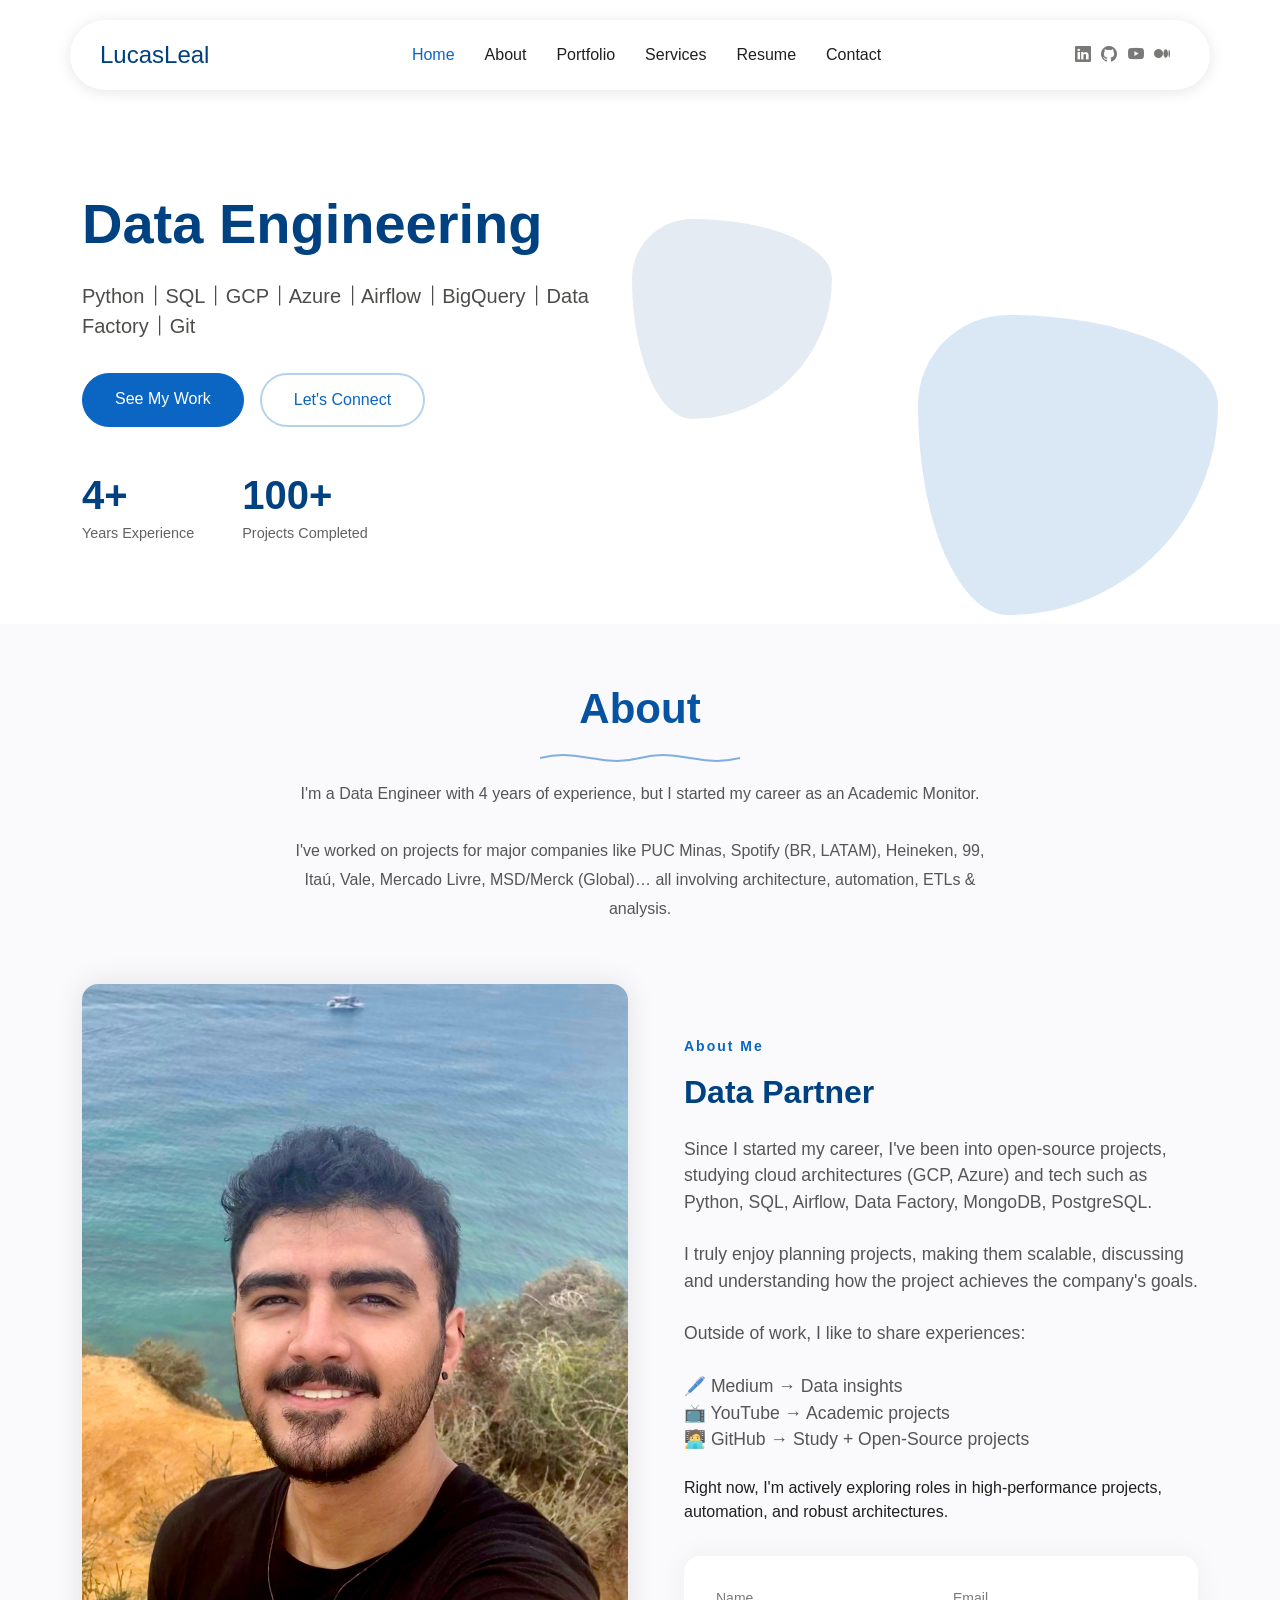
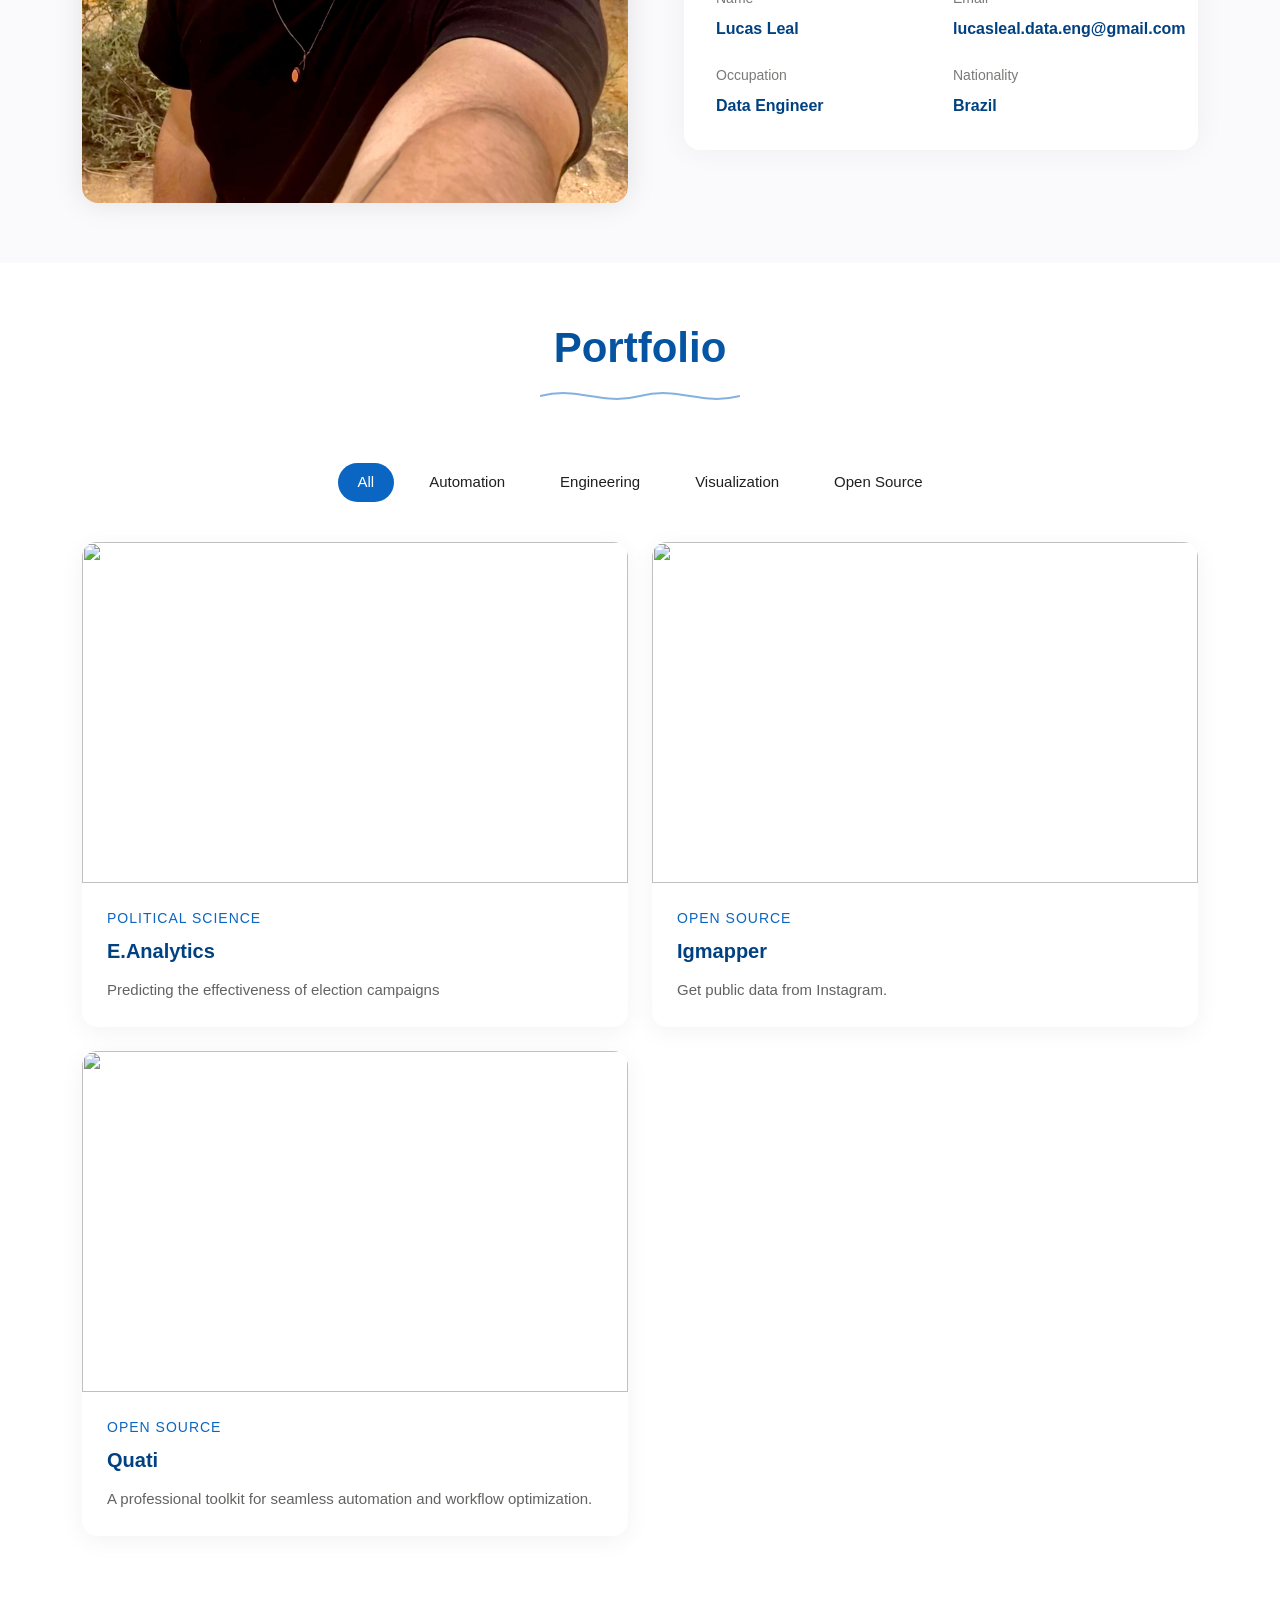
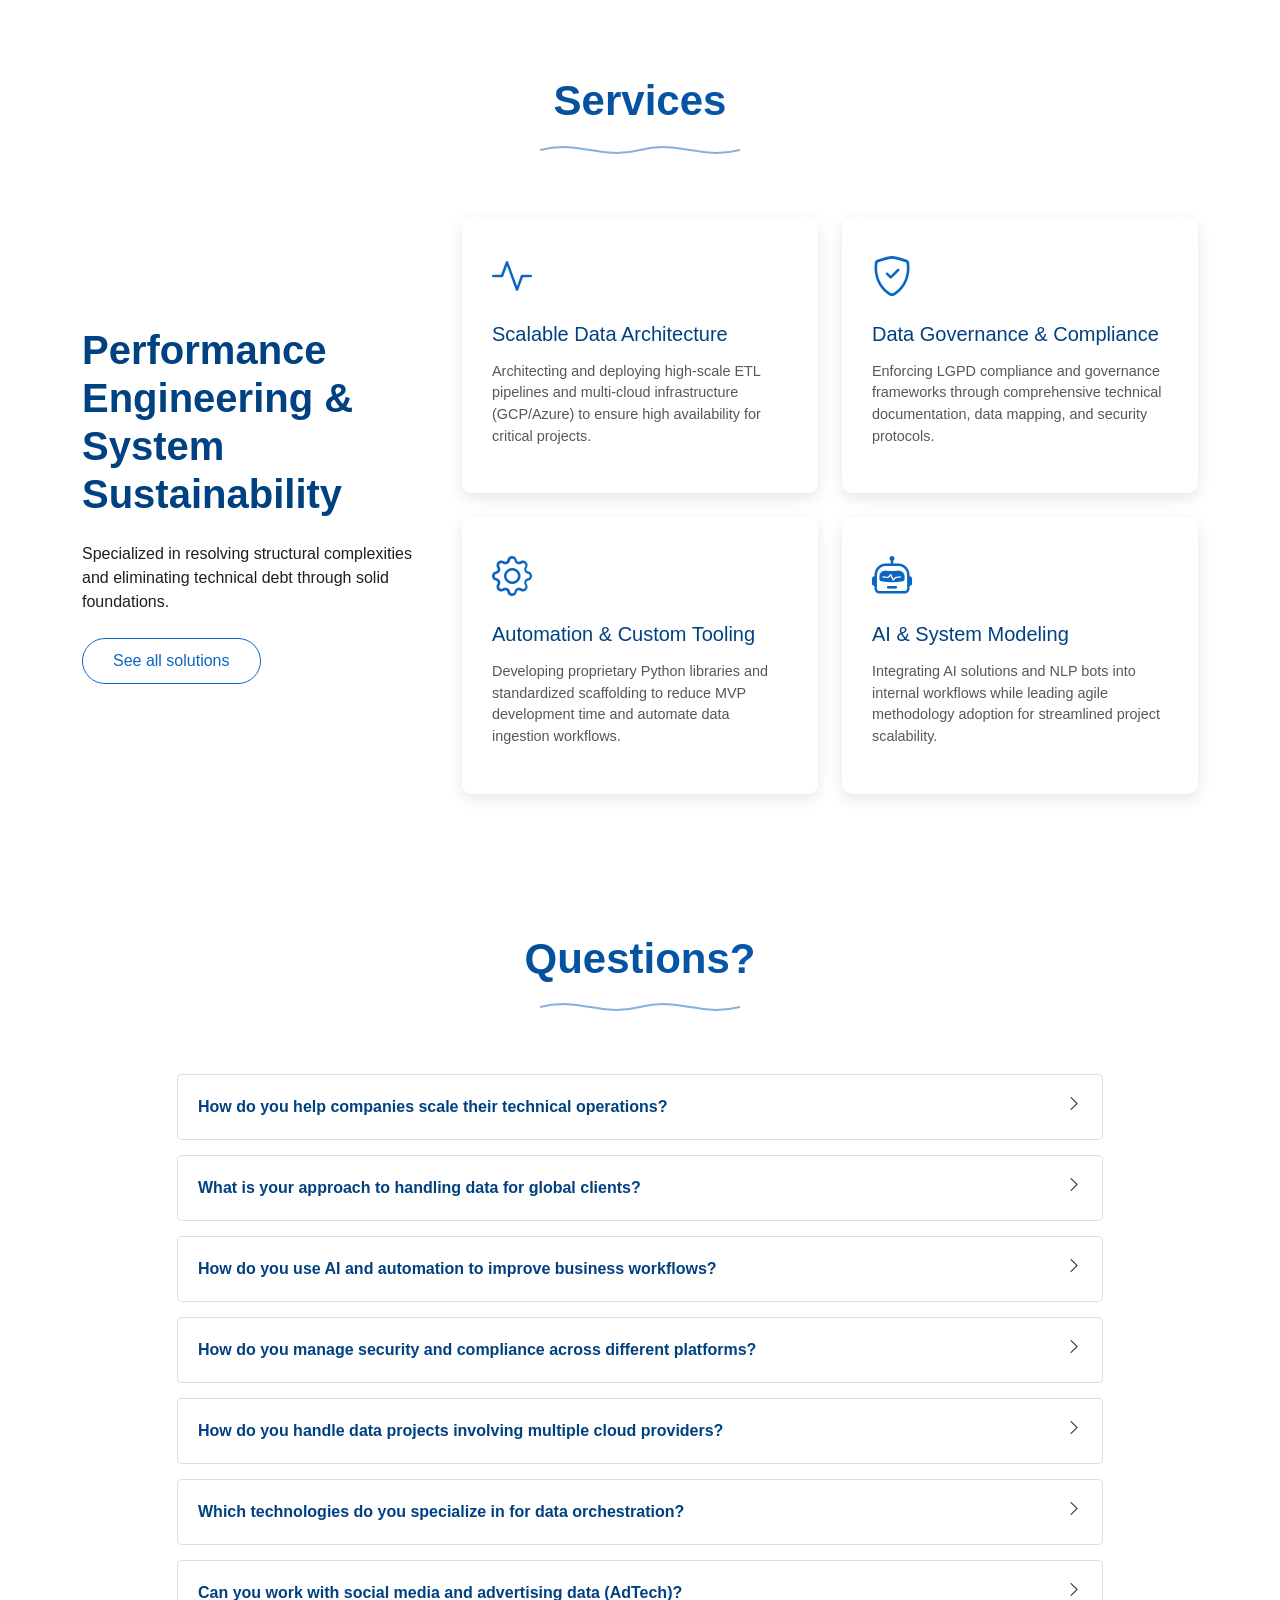
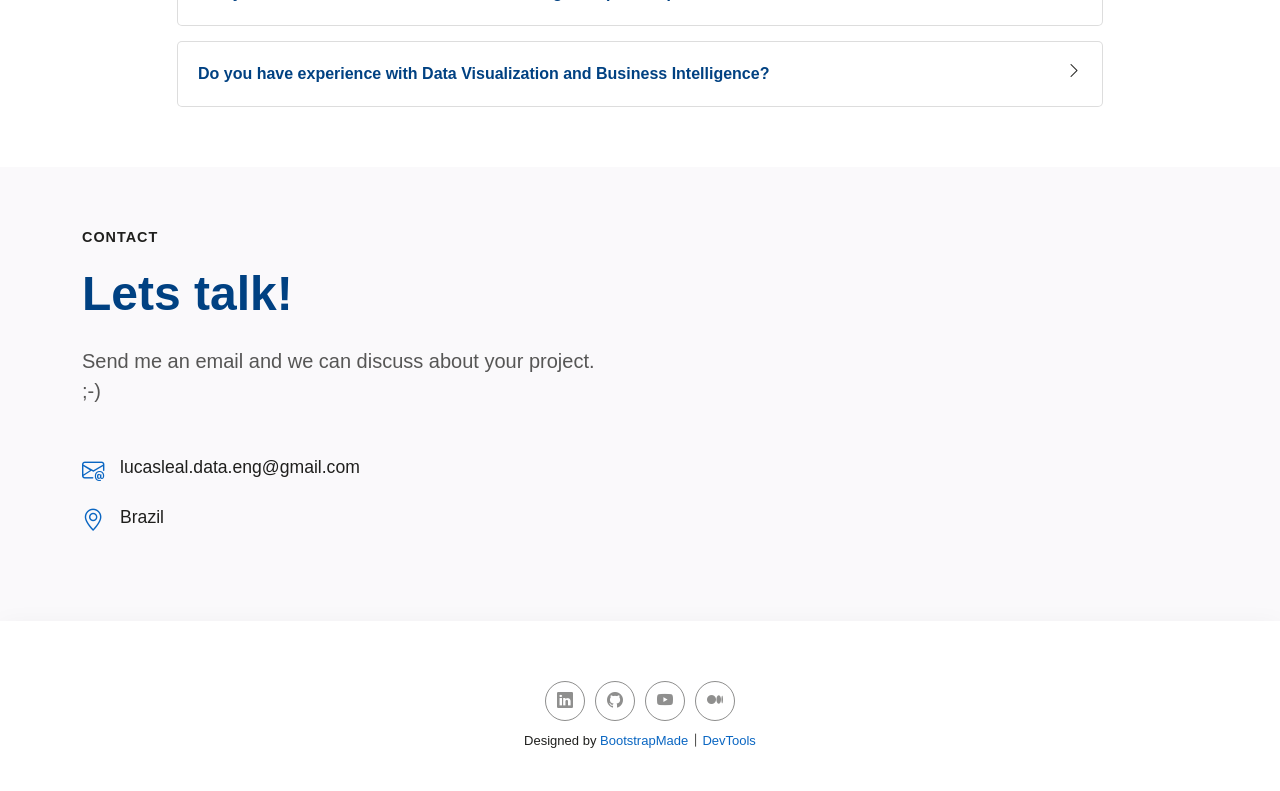
==== commit feb2dac4: "att" ====
--- a/portfolio/index.html
+++ b/portfolio/index.html
@@ -9,8 +9,8 @@
   <meta name="keywords" content="">
 
   <!-- Favicons -->
-  <link href="assets/img/favicon.png" rel="icon">
-  <link href="assets/img/apple-touch-icon.png" rel="apple-touch-icon">
+  <link href="assets/icons/ll_logo_x1080.png" rel="icon">
+  <link href="assets/icons/ll_logo_x1080.png" rel="apple-touch-icon">
 
   <!-- Fonts -->
   <link href="https://fonts.googleapis.com" rel="preconnect">
@@ -46,27 +46,19 @@
         <ul>
           <li><a href="#hero" class="active">Home</a></li>
           <li><a href="#about">About</a></li>
-          <!-- <li><a href="#resume">Resume</a></li> -->
           <li><a href="#portfolio">Portfolio</a></li>
           <li><a href="#services">Services</a></li>
-          <!-- <li class="dropdown"><a href="#"><span>Dropdown</span> <i class="bi bi-chevron-down toggle-dropdown"></i></a>
-            <ul>
-              <li><a href="#">Dropdown 1</a></li>
-              <li class="dropdown"><a href="#"><span>Deep Dropdown</span> <i class="bi bi-chevron-down toggle-dropdown"></i></a>
-                <ul>
-                  <li><a href="#">Deep Dropdown 1</a></li>
-                </ul>
-              </li>
-            </ul>
-          </li> -->
+          <li><a href="resume.html">Resume</a></li>
           <li><a href="#contact">Contact</a></li>
         </ul>
         <i class="mobile-nav-toggle d-xl-none bi bi-list"></i>
       </nav>
 
       <div class="header-social-links">
+        <a href="https://linkedin.com/in/lucasoal" class="linkedin" target="_blank"><i class="bi bi-linkedin"></i></a>
         <a href="https://github.com/lucasoal" class="github" target="_blank"><i class="bi bi-github"></i></a>
-        <a href="https://linkedin.com/in/lucasoal" class="linkedin" target="_blank"><i class="bi bi-linkedin"></i></a>
+        <a href="https://www.youtube.com/@lucas-oal" class="youtube" target="_blank"><i class="bi bi-youtube"></i></a>
+        <a href="https://lucasoal.medium.com/" class="medium" target="_blank"><i class="bi bi-medium"></i></a>
       </div>
 
     </div>
@@ -84,7 +76,7 @@
             <h2>Data Engineering</h2>
             <p class="lead">Python ⏐ SQL ⏐ GCP ⏐ Azure ⏐ Airflow ⏐ BigQuery ⏐ Data Factory ⏐ Git</p>
             <div class="cta-buttons" data-aos="fade-up" data-aos-delay="300">
-              <a href="#portfolio" class="btn btn-primary">View My Work</a>
+              <a href="#portfolio" class="btn btn-primary">See My Work</a>
               <a href="#contact" class="btn btn-outline">Let's Connect</a>
             </div>
             <div class="hero-stats" data-aos="fade-up" data-aos-delay="400">
@@ -539,8 +531,10 @@
 
     <div class="container">
       <div class="social-links d-flex justify-content-center">
+        <a href="https://linkedin.com/in/lucasoal" target="_blank"><i class="bi bi-linkedin"></i></a>
         <a href="https://github.com/lucasoal" target="_blank"><i class="bi bi-github"></i></a>
-        <a href="https://linkedin.com/in/lucasoal" target="_blank"><i class="bi bi-linkedin"></i></a>
+        <a href="https://www.youtube.com/@lucas-oal" target="_blank"><i class="bi bi-youtube"></i></a>
+        <a href="https://lucasoal.medium.com/" target="_blank"><i class="bi bi-medium"></i></a>
       </div>
       <div class="credits">
         <!-- All the links in the footer should remain intact. -->
--- a/portfolio/assets/css/main.css
+++ b/portfolio/assets/css/main.css
@@ -21,8 +21,8 @@
 :root { 
   --background-color: #ffffff; /* Background color for the entire website, including individual sections */
   --default-color: #1f1f1d; /* Default color used for the majority of the text content across the entire website */
-  --heading-color: #1b430f; /* Color for headings, subheadings and title throughout the website */
-  --accent-color: #31c20a; /* Accent color that represents your brand on the website. It's used for buttons, links, and other elements that need to stand out */
+  --heading-color: #004182; /* Color for headings, subheadings and title throughout the website */
+  --accent-color: #0A66C2; /* Accent color that represents your brand on the website. It's used for buttons, links, and other elements that need to stand out */
   --surface-color: #ffffff; /* The surface color is used as a background of boxed elements within sections, such as cards, icon boxes, or other elements that require a visual separation from the global background. */
   --contrast-color: #ffffff; /* Contrast color for text, ensuring readability against backgrounds of accent, heading, or default colors. */
 }
@@ -30,11 +30,11 @@
 /* Nav Menu Colors - The following color variables are used specifically for the navigation menu. They are separate from the global colors to allow for more customization options */
 :root {
   --nav-color: #1f1f1d;  /* The default color of the main navmenu links */
-  --nav-hover-color: #31c20a; /* Applied to main navmenu links when they are hovered over or active */
+  --nav-hover-color: #0A66C2; /* Applied to main navmenu links when they are hovered over or active */
   --nav-mobile-background-color: #ffffff; /* Used as the background color for mobile navigation menu */
   --nav-dropdown-background-color: #ffffff; /* Used as the background color for dropdown items that appear when hovering over primary navigation items */
   --nav-dropdown-color: #1f1f1d; /* Used for navigation links of the dropdown items in the navigation menu. */
-  --nav-dropdown-hover-color: #31c20a; /* Similar to --nav-hover-color, this color is applied to dropdown navigation links when they are hovered over. */
+  --nav-dropdown-hover-color: #0A66C2; /* Similar to --nav-hover-color, this color is applied to dropdown navigation links when they are hovered over. */
 }
 
 /* Color Presets - These classes override global colors when applied to any section or element, providing reuse of the sam color scheme. */
